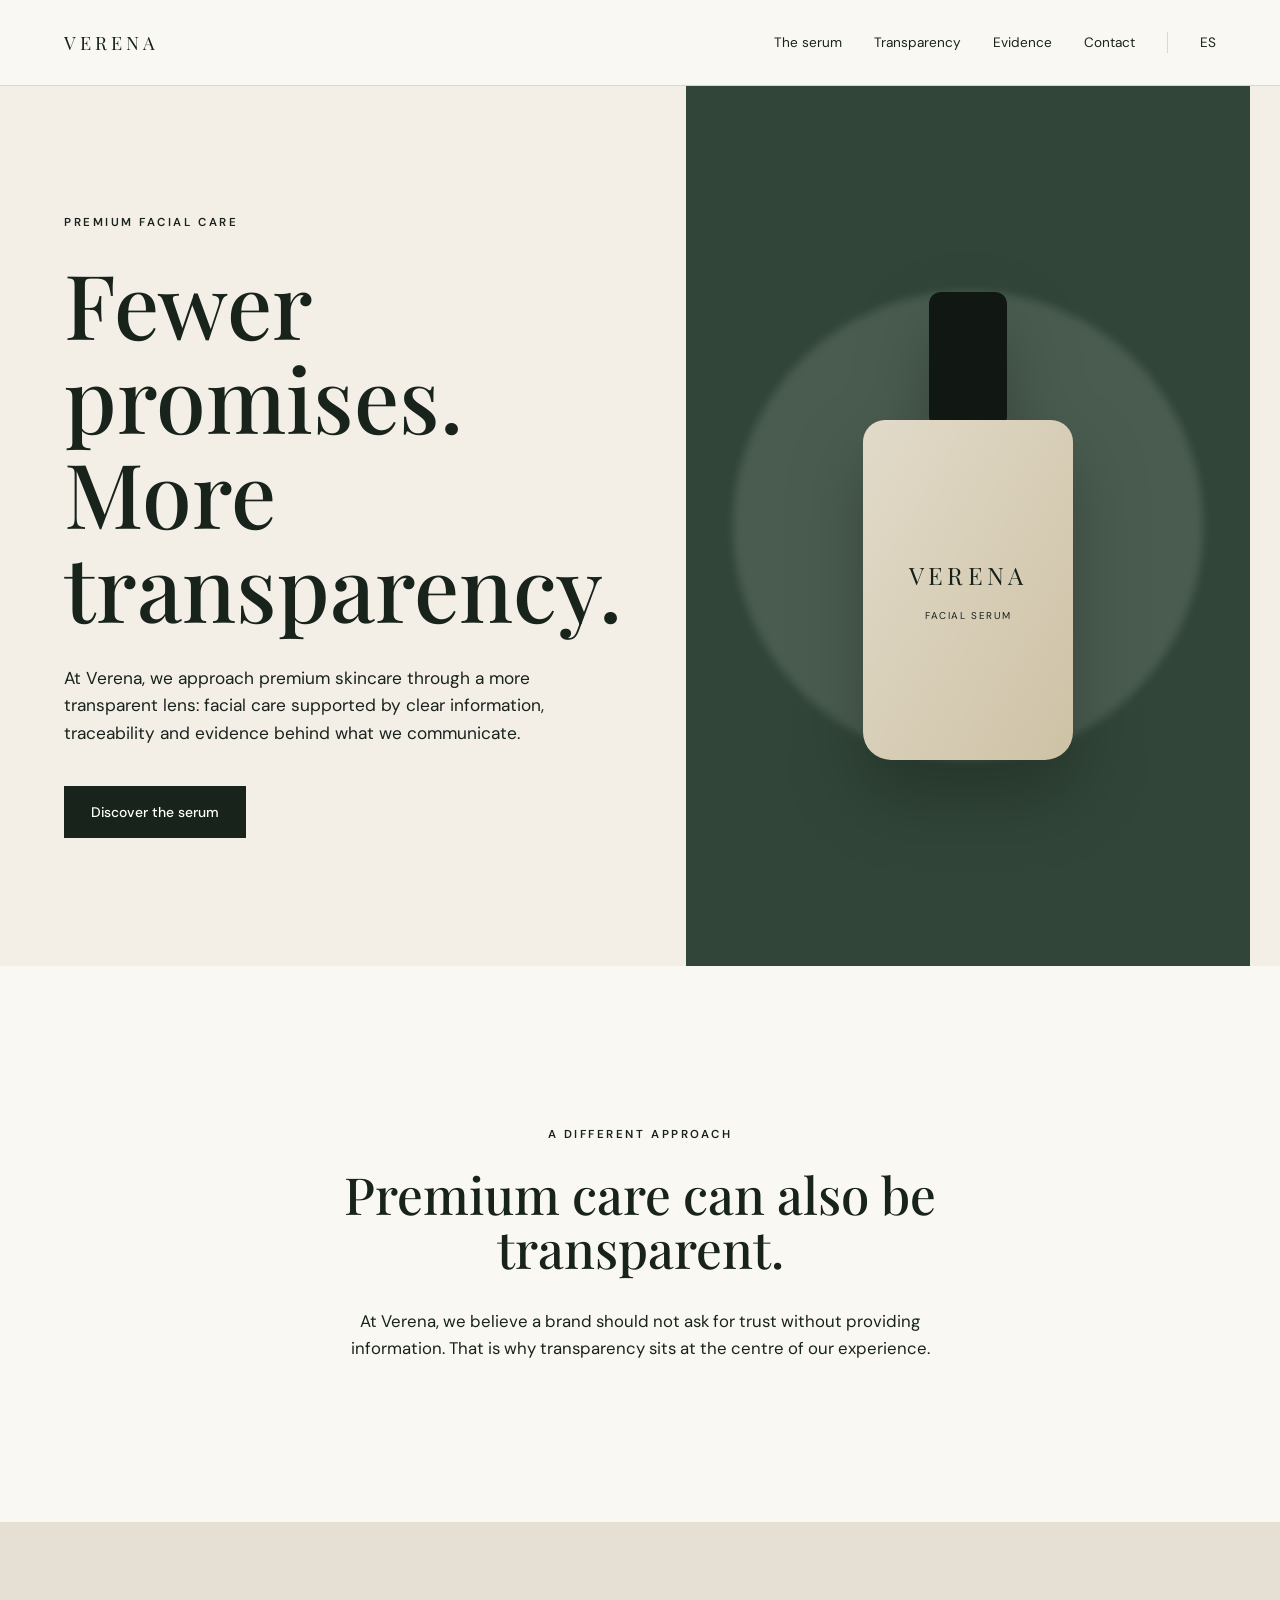
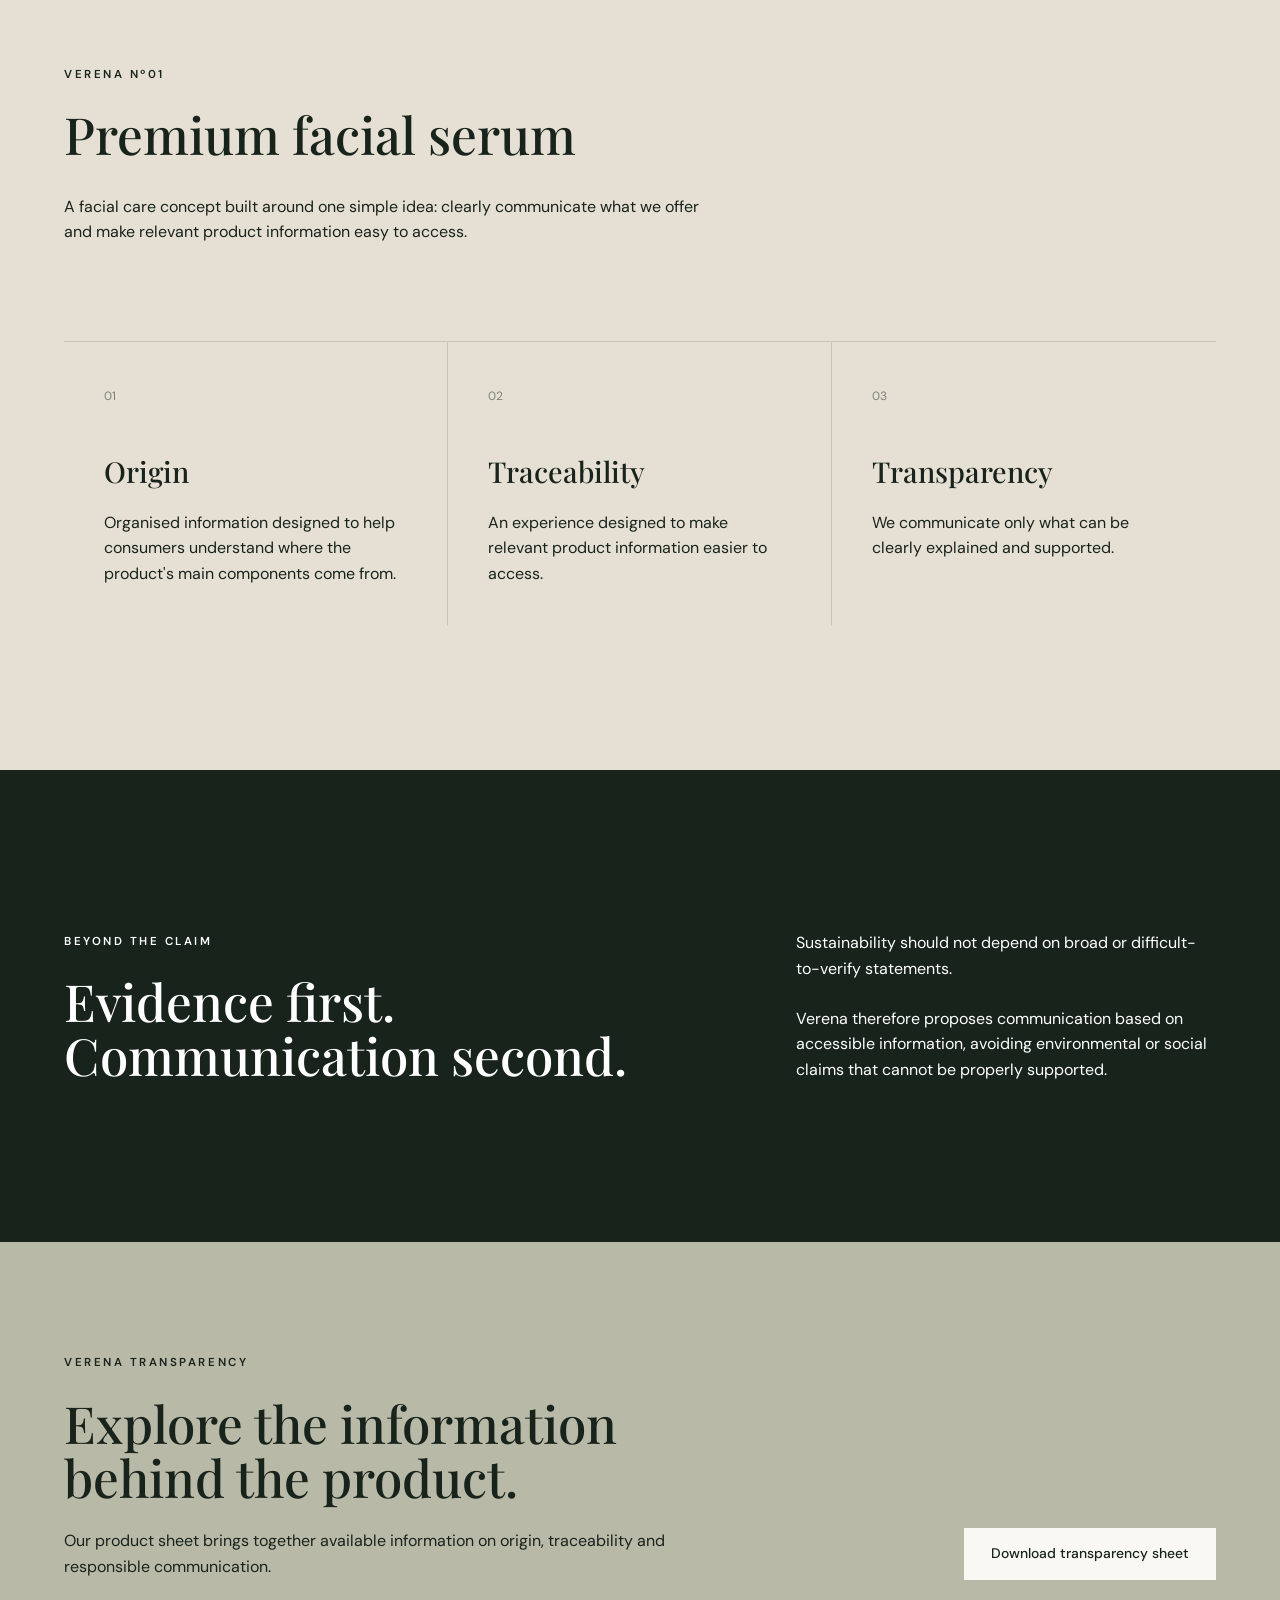
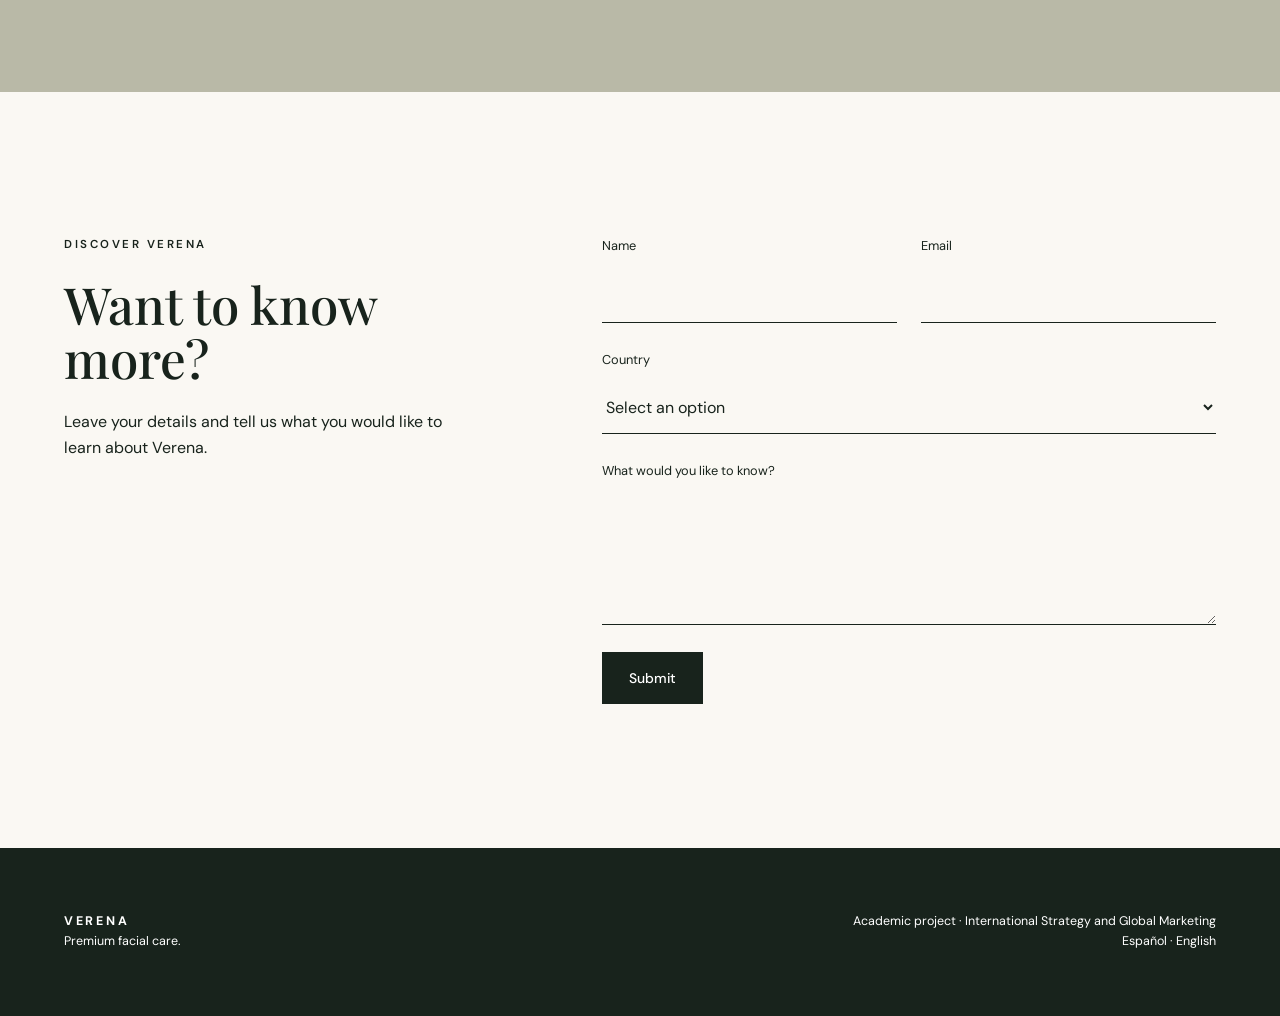
==== en/index.html @ 74cbc32f "Agregar versión inglesa Verena" ====
<!DOCTYPE html>
<html lang="en-GB">
<head>
  <meta charset="UTF-8">

  <meta name="viewport" content="width=device-width, initial-scale=1.0">

  <title>Verena | Premium Facial Serum & Transparency</title>

  <meta
    name="description"
    content="Discover Verena, a premium skincare concept centred on transparency, traceability and responsible facial care."
  >

  <!-- International SEO -->
  <link rel="alternate" hreflang="es-CL" href="https://domipochi-blip.github.io/verena-skincare/">
  <link rel="alternate" hreflang="en-GB" href="https://domipochi-blip.github.io/verena-skincare/en/">
  <link rel="alternate" hreflang="x-default" href="https://domipochi-blip.github.io/verena-skincare/">

  <link rel="stylesheet" href="../styles.css">
</head>

<body>

<header class="navbar">
  <a href="#" class="brand">VERENA</a>

  <nav class="nav-links">
    <a href="#serum">The serum</a>
    <a href="#transparency">Transparency</a>
    <a href="#evidence">Evidence</a>
    <a href="#contact">Contact</a>
    <a href="../" class="language">ES</a>
  </nav>
</header>


<main>

  <!-- HERO -->
  <section class="hero">

    <div class="hero-content">

      <p class="eyebrow">
        PREMIUM FACIAL CARE
      </p>

      <h1>
        Fewer promises.<br>
        More transparency.
      </h1>

      <p class="hero-text">
        At Verena, we approach premium skincare through a more transparent lens:
        facial care supported by clear information, traceability
        and evidence behind what we communicate.
      </p>

      <a
        href="#serum"
        class="button button-primary"
        id="product-cta"
      >
        Discover the serum
      </a>

    </div>


    <div class="hero-visual">

      <div class="product-glow"></div>

      <div class="bottle">
        <div class="dropper"></div>

        <div class="bottle-body">
          <span class="bottle-brand">VERENA</span>
          <span class="bottle-product">FACIAL SERUM</span>
        </div>
      </div>

    </div>

  </section>


  <!-- INTRO -->
  <section class="statement">

    <p class="eyebrow">
      A DIFFERENT APPROACH
    </p>

    <h2>
      Premium care can also be transparent.
    </h2>

    <p>
      At Verena, we believe a brand should not ask for trust
      without providing information. That is why transparency
      sits at the centre of our experience.
    </p>

  </section>


  <!-- PRODUCT -->
  <section class="product-section" id="serum">

    <div class="product-card">

      <p class="eyebrow">
        VERENA Nº01
      </p>

      <h2>
        Premium facial serum
      </h2>

      <p>
        A facial care concept built around one simple idea:
        clearly communicate what we offer and make relevant
        product information easy to access.
      </p>

    </div>


    <div class="feature-grid">

      <article class="feature">
        <span>01</span>
        <h3>Origin</h3>
        <p>
          Organised information designed to help consumers understand
          where the product's main components come from.
        </p>
      </article>

      <article class="feature">
        <span>02</span>
        <h3>Traceability</h3>
        <p>
          An experience designed to make relevant product
          information easier to access.
        </p>
      </article>

      <article class="feature">
        <span>03</span>
        <h3>Transparency</h3>
        <p>
          We communicate only what can be clearly
          explained and supported.
        </p>
      </article>

    </div>

  </section>


  <!-- TRANSPARENCY -->
  <section class="transparency" id="transparency">

    <div class="transparency-heading">

      <p class="eyebrow">
        BEYOND THE CLAIM
      </p>

      <h2>
        Evidence first.<br>
        Communication second.
      </h2>

    </div>


    <div class="transparency-copy">

      <p>
        Sustainability should not depend on broad
        or difficult-to-verify statements.
      </p>

      <p>
        Verena therefore proposes communication based on accessible
        information, avoiding environmental or social claims that
        cannot be properly supported.
      </p>

    </div>

  </section>


  <!-- EVIDENCE -->
  <section class="evidence" id="evidence">

    <div>

      <p class="eyebrow">
        VERENA TRANSPARENCY
      </p>

      <h2>
        Explore the information behind the product.
      </h2>

      <p>
        Our product sheet brings together available information
        on origin, traceability and responsible communication.
      </p>

    </div>


    <a
      href="../verena-ficha-transparencia.pdf"
      download
      class="button button-light"
      id="traceability-download"
    >
      Download transparency sheet
    </a>

  </section>


  <!-- CONTACT -->
  <section class="contact" id="contact">

    <div class="contact-intro">

      <p class="eyebrow">
        DISCOVER VERENA
      </p>

      <h2>
        Want to know more?
      </h2>

      <p>
        Leave your details and tell us what you would like
        to learn about Verena.
      </p>

    </div>


    <form id="contact-form">

      <div class="form-row">

        <div class="field">
          <label for="name">Name</label>
          <input
            type="text"
            id="name"
            name="name"
            required
          >
        </div>

        <div class="field">
          <label for="email">Email</label>
          <input
            type="email"
            id="email"
            name="email"
            required
          >
        </div>

      </div>


      <div class="field">
        <label for="country">Country</label>

        <select
          id="country"
          name="country"
          required
        >
          <option value="">Select an option</option>
          <option value="uk">United Kingdom</option>
          <option value="chile">Chile</option>
          <option value="other">Other</option>
        </select>

      </div>


      <div class="field">
        <label for="message">
          What would you like to know?
        </label>

        <textarea
          id="message"
          name="message"
          rows="4"
        ></textarea>
      </div>


      <button
        type="submit"
        class="button button-primary"
      >
        Submit
      </button>

      <p
        id="form-success"
        class="form-success"
      >
        Thank you. We have received your interest in Verena.
      </p>

    </form>

  </section>

</main>


<footer>

  <div>
    <strong>VERENA</strong>
    <p>Premium facial care.</p>
  </div>

  <div class="footer-right">
    <p>
      Academic project · International Strategy and Global Marketing
    </p>

    <p>
      Español · English
    </p>
  </div>

</footer>


<script src="../script.js"></script>

</body>
</html>
---- styles.css ----
@import url('https://fonts.googleapis.com/css2?family=DM+Sans:wght@300;400;500;600&family=Playfair+Display:wght@500;600&display=swap');


:root {
  --cream: #f3efe7;
  --light: #faf8f3;
  --dark: #18231c;
  --green: #314638;
  --soft-green: #778478;
  --line: rgba(24, 35, 28, 0.15);
}


* {
  margin: 0;
  padding: 0;
  box-sizing: border-box;
}


html {
  scroll-behavior: smooth;
}


body {
  font-family: "DM Sans", sans-serif;
  background: var(--light);
  color: var(--dark);
  line-height: 1.6;
}


h1,
h2 {
  font-family: "Playfair Display", serif;
  font-weight: 500;
  line-height: 1.05;
}


h1 {
  font-size: clamp(3.4rem, 7vw, 7rem);
}


h2 {
  font-size: clamp(2.3rem, 4vw, 4.5rem);
}


p {
  max-width: 650px;
}


a {
  color: inherit;
  text-decoration: none;
}


.navbar {
  min-height: 86px;
  padding: 0 5vw;

  display: flex;
  align-items: center;
  justify-content: space-between;

  border-bottom: 1px solid var(--line);

  background: rgba(250, 248, 243, 0.96);

  position: sticky;
  top: 0;
  z-index: 100;
}


.brand {
  font-family: "Playfair Display", serif;
  letter-spacing: 0.22em;
  font-size: 1.15rem;
}


.nav-links {
  display: flex;
  align-items: center;
  gap: 2rem;
  font-size: 0.85rem;
}


.nav-links a:hover {
  opacity: 0.55;
}


.language {
  border-left: 1px solid var(--line);
  padding-left: 2rem;
}


.hero {
  min-height: calc(100vh - 86px);

  display: grid;
  grid-template-columns: 1.05fr 0.95fr;

  background: var(--cream);
}


.hero-content {
  padding: 10vw 5vw;

  display: flex;
  flex-direction: column;
  justify-content: center;
  align-items: flex-start;
}


.eyebrow {
  font-size: 0.72rem;
  letter-spacing: 0.22em;
  font-weight: 600;
  margin-bottom: 1.5rem;
}


.hero-text {
  font-size: 1.08rem;
  margin-top: 2rem;
  margin-bottom: 2.4rem;
  max-width: 560px;
}


.button {
  display: inline-flex;
  justify-content: center;
  align-items: center;

  min-height: 52px;

  padding: 0 1.7rem;

  border: none;
  cursor: pointer;

  font-family: inherit;
  font-size: 0.87rem;
  font-weight: 500;

  transition: 0.25s ease;
}


.button-primary {
  background: var(--dark);
  color: white;
}


.button-primary:hover {
  background: var(--green);
  transform: translateY(-2px);
}


.hero-visual {
  min-height: 650px;
  background: var(--green);

  position: relative;

  display: flex;
  justify-content: center;
  align-items: center;

  overflow: hidden;
}


.product-glow {
  position: absolute;

  width: 470px;
  height: 470px;

  border-radius: 50%;

  background: rgba(255, 255, 255, 0.12);

  filter: blur(4px);
}


.bottle {
  position: relative;
  z-index: 2;

  display: flex;
  flex-direction: column;
  align-items: center;

  filter: drop-shadow(0 35px 35px rgba(0, 0, 0, 0.25));
}


.dropper {
  width: 78px;
  height: 130px;

  background: #111813;

  border-radius: 12px 12px 5px 5px;
}


.bottle-body {
  width: 210px;
  height: 340px;

  margin-top: -2px;

  border-radius: 22px 22px 28px 28px;

  background:
    linear-gradient(
      120deg,
      rgba(255,255,255,0.45),
      rgba(255,255,255,0.08)
    ),
    #cabd9e;

  display: flex;
  flex-direction: column;
  align-items: center;
  justify-content: center;

  color: #172019;
}


.bottle-brand {
  font-family: "Playfair Display", serif;
  font-size: 1.5rem;
  letter-spacing: 0.18em;
}


.bottle-product {
  font-size: 0.62rem;
  letter-spacing: 0.16em;
  margin-top: 0.8rem;
}


.statement {
  padding: 10rem 5vw;

  display: flex;
  flex-direction: column;
  align-items: center;

  text-align: center;
}


.statement h2 {
  max-width: 850px;
}


.statement > p:last-child {
  margin-top: 2rem;
  font-size: 1.05rem;
}


.product-section {
  background: #e6e0d4;
  padding: 9rem 5vw;
}


.product-card {
  max-width: 760px;
  margin-bottom: 6rem;
}


.product-card p:last-child {
  margin-top: 2rem;
}


.feature-grid {
  display: grid;
  grid-template-columns: repeat(3, 1fr);

  border-top: 1px solid var(--line);
}


.feature {
  padding: 2.5rem;

  border-right: 1px solid var(--line);
}


.feature:last-child {
  border-right: none;
}


.feature span {
  opacity: 0.5;
  font-size: 0.75rem;
}


.feature h3 {
  margin: 2.5rem 0 1rem;

  font-family: "Playfair Display", serif;
  font-size: 1.8rem;
  font-weight: 500;
}


.transparency {
  background: var(--dark);
  color: white;

  padding: 10rem 5vw;

  display: grid;
  grid-template-columns: 1.2fr 0.8fr;
  gap: 8vw;

  align-items: end;
}


.transparency-copy p + p {
  margin-top: 1.5rem;
}


.evidence {
  background: #b9b9a7;

  padding: 7rem 5vw;

  display: flex;
  justify-content: space-between;
  align-items: end;

  gap: 4rem;
}


.evidence h2 {
  max-width: 700px;
}


.evidence p:last-child {
  margin-top: 1.5rem;
}


.button-light {
  background: var(--light);
  color: var(--dark);

  flex-shrink: 0;
}


.button-light:hover {
  background: white;
  transform: translateY(-2px);
}


.contact {
  padding: 9rem 5vw;

  display: grid;
  grid-template-columns: 0.8fr 1.2fr;

  gap: 10vw;
}


.contact-intro p:last-child {
  margin-top: 1.5rem;
}


form {
  width: 100%;
}


.form-row {
  display: grid;
  grid-template-columns: 1fr 1fr;

  gap: 1.5rem;
}


.field {
  margin-bottom: 1.7rem;

  display: flex;
  flex-direction: column;
}


label {
  font-size: 0.8rem;
  margin-bottom: 0.7rem;
}


input,
select,
textarea {
  width: 100%;

  border: none;
  border-bottom: 1px solid var(--dark);

  background: transparent;

  padding: 0.9rem 0;

  font: inherit;
  color: inherit;

  outline: none;
}


textarea {
  resize: vertical;
}


.form-success {
  display: none;

  margin-top: 1.5rem;

  padding: 1rem;

  background: #e5eadf;
}


.form-success.visible {
  display: block;
}


footer {
  background: var(--dark);
  color: white;

  padding: 4rem 5vw;

  display: flex;
  justify-content: space-between;

  font-size: 0.78rem;
}


footer strong {
  letter-spacing: 0.22em;
}


.footer-right {
  text-align: right;
}


@media (max-width: 850px) {

  .nav-links a:not(.language) {
    display: none;
  }


  .language {
    border-left: none;
    padding-left: 0;
  }


  .hero {
    grid-template-columns: 1fr;
  }


  .hero-content {
    padding: 7rem 6vw;
  }


  .hero-visual {
    min-height: 550px;
  }


  .feature-grid {
    grid-template-columns: 1fr;
  }


  .feature {
    border-right: none;
    border-bottom: 1px solid var(--line);
    padding-left: 0;
    padding-right: 0;
  }


  .transparency {
    grid-template-columns: 1fr;
  }


  .evidence {
    flex-direction: column;
    align-items: flex-start;
  }


  .contact {
    grid-template-columns: 1fr;
  }


  .form-row {
    grid-template-columns: 1fr;
  }


  footer {
    flex-direction: column;
    gap: 2rem;
  }


  .footer-right {
    text-align: left;
  }

}
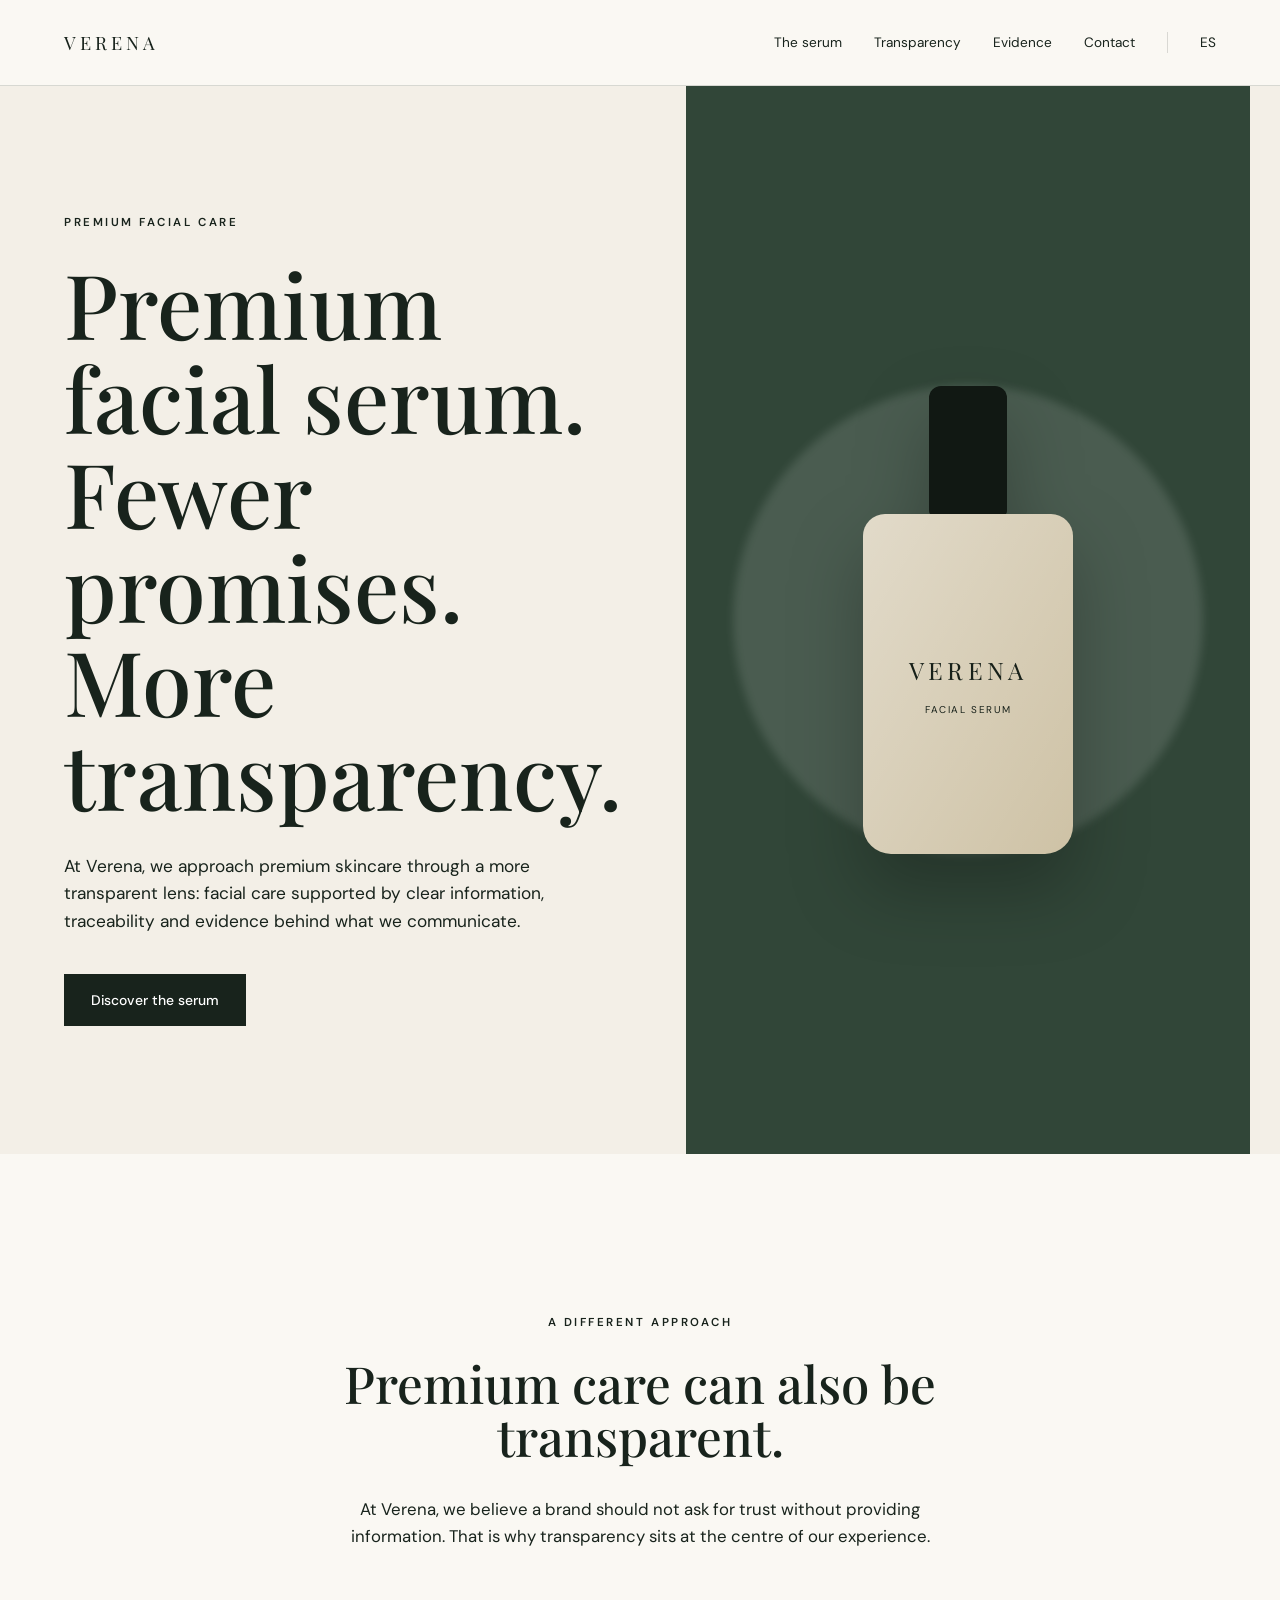
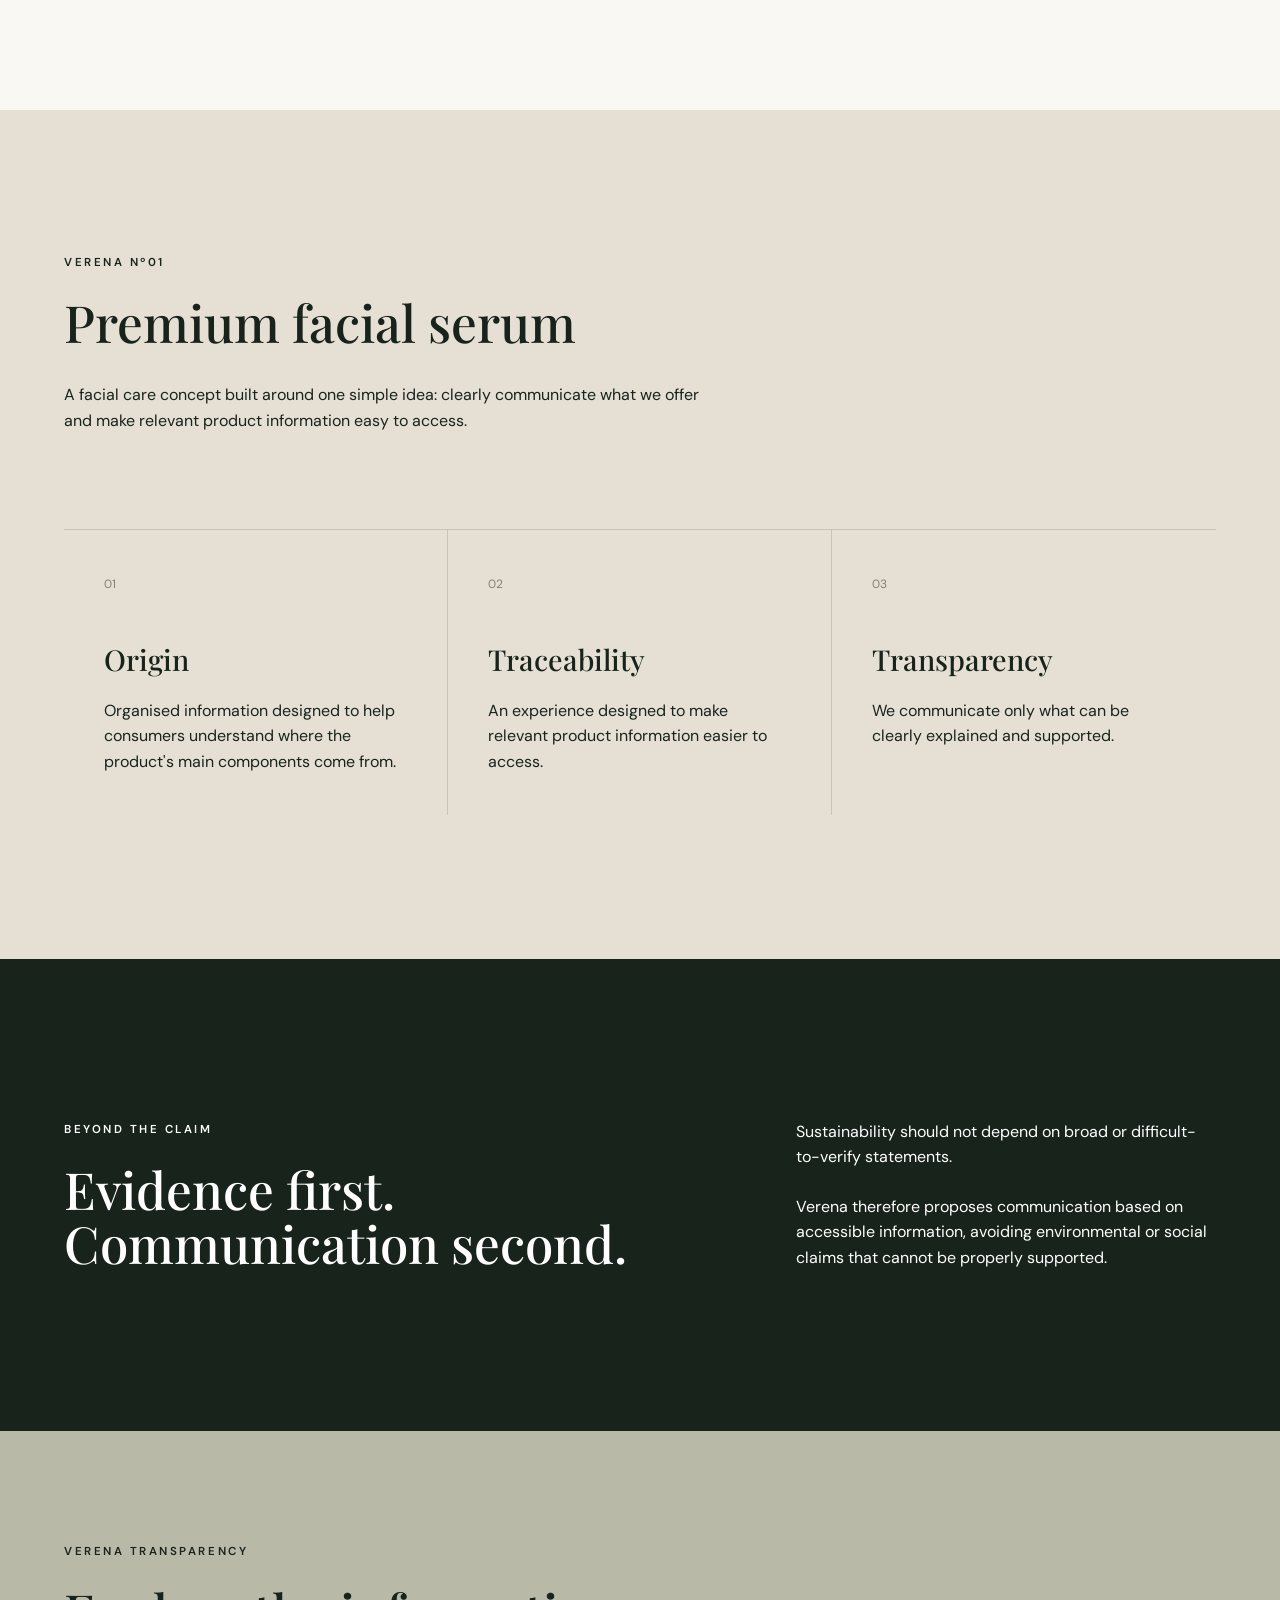
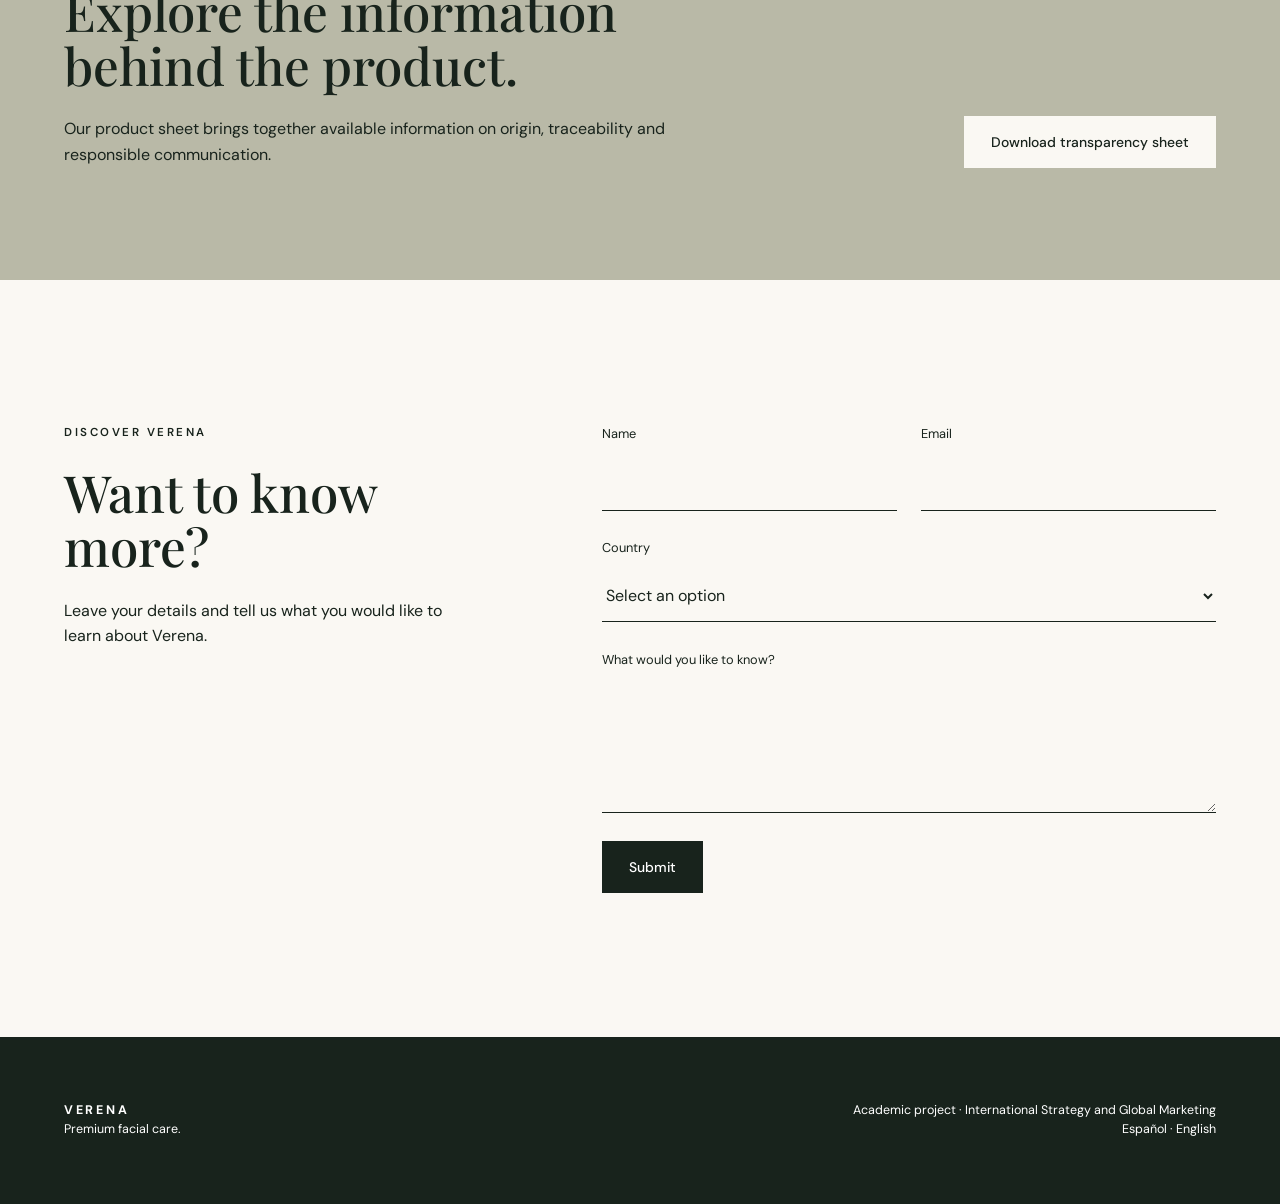
==== commit 53c6ee0f: "Update index.html" ====
--- a/en/index.html
+++ b/en/index.html
@@ -1,37 +1,89 @@
 <!DOCTYPE html>
 <html lang="en-GB">
+
 <head>
+
   <meta charset="UTF-8">
 
-  <meta name="viewport" content="width=device-width, initial-scale=1.0">
-
-  <title>Verena | Premium Facial Serum & Transparency</title>
+  <meta
+    name="viewport"
+    content="width=device-width, initial-scale=1.0"
+  >
+
+  <!-- SEO -->
+  <title>Premium Facial Serum UK | Transparency & Traceability | Verena</title>
 
   <meta
     name="description"
-    content="Discover Verena, a premium skincare concept centred on transparency, traceability and responsible facial care."
-  >
-
-  <!-- International SEO -->
-  <link rel="alternate" hreflang="es-CL" href="https://domipochi-blip.github.io/verena-skincare/">
-  <link rel="alternate" hreflang="en-GB" href="https://domipochi-blip.github.io/verena-skincare/en/">
-  <link rel="alternate" hreflang="x-default" href="https://domipochi-blip.github.io/verena-skincare/">
-
-  <link rel="stylesheet" href="../styles.css">
+    content="Discover Verena, a premium facial serum concept for the UK focused on transparency, traceability and clear product information."
+  >
+
+  <!-- INTERNATIONAL SEO -->
+  <link
+    rel="alternate"
+    hreflang="es-CL"
+    href="https://domipochi-blip.github.io/verena-skincare/"
+  >
+
+  <link
+    rel="alternate"
+    hreflang="en-GB"
+    href="https://domipochi-blip.github.io/verena-skincare/en/"
+  >
+
+  <link
+    rel="alternate"
+    hreflang="x-default"
+    href="https://domipochi-blip.github.io/verena-skincare/"
+  >
+
+  <link
+    rel="stylesheet"
+    href="../styles.css"
+  >
+
 </head>
 
+
 <body>
 
 <header class="navbar">
-  <a href="#" class="brand">VERENA</a>
+
+  <a
+    href="#"
+    class="brand"
+  >
+    VERENA
+  </a>
+
 
   <nav class="nav-links">
-    <a href="#serum">The serum</a>
-    <a href="#transparency">Transparency</a>
-    <a href="#evidence">Evidence</a>
-    <a href="#contact">Contact</a>
-    <a href="../" class="language">ES</a>
+
+    <a href="#serum">
+      The serum
+    </a>
+
+    <a href="#transparency">
+      Transparency
+    </a>
+
+    <a href="#evidence">
+      Evidence
+    </a>
+
+    <a href="#contact">
+      Contact
+    </a>
+
+    <a
+      href="../"
+      class="language"
+    >
+      ES
+    </a>
+
   </nav>
+
 </header>
 
 
@@ -47,8 +99,8 @@
       </p>
 
       <h1>
-        Fewer promises.<br>
-        More transparency.
+        Premium facial serum.<br>
+        Fewer promises. More transparency.
       </h1>
 
       <p class="hero-text">
@@ -73,12 +125,21 @@
       <div class="product-glow"></div>
 
       <div class="bottle">
+
         <div class="dropper"></div>
 
         <div class="bottle-body">
-          <span class="bottle-brand">VERENA</span>
-          <span class="bottle-product">FACIAL SERUM</span>
+
+          <span class="bottle-brand">
+            VERENA
+          </span>
+
+          <span class="bottle-product">
+            FACIAL SERUM
+          </span>
+
         </div>
+
       </div>
 
     </div>
@@ -107,7 +168,10 @@
 
 
   <!-- PRODUCT -->
-  <section class="product-section" id="serum">
+  <section
+    class="product-section"
+    id="serum"
+  >
 
     <div class="product-card">
 
@@ -131,30 +195,56 @@
     <div class="feature-grid">
 
       <article class="feature">
-        <span>01</span>
-        <h3>Origin</h3>
+
+        <span>
+          01
+        </span>
+
+        <h3>
+          Origin
+        </h3>
+
         <p>
           Organised information designed to help consumers understand
           where the product's main components come from.
         </p>
+
       </article>
 
+
       <article class="feature">
-        <span>02</span>
-        <h3>Traceability</h3>
+
+        <span>
+          02
+        </span>
+
+        <h3>
+          Traceability
+        </h3>
+
         <p>
           An experience designed to make relevant product
           information easier to access.
         </p>
+
       </article>
 
+
       <article class="feature">
-        <span>03</span>
-        <h3>Transparency</h3>
+
+        <span>
+          03
+        </span>
+
+        <h3>
+          Transparency
+        </h3>
+
         <p>
           We communicate only what can be clearly
           explained and supported.
         </p>
+
       </article>
 
     </div>
@@ -163,7 +253,10 @@
 
 
   <!-- TRANSPARENCY -->
-  <section class="transparency" id="transparency">
+  <section
+    class="transparency"
+    id="transparency"
+  >
 
     <div class="transparency-heading">
 
@@ -198,7 +291,10 @@
 
 
   <!-- EVIDENCE -->
-  <section class="evidence" id="evidence">
+  <section
+    class="evidence"
+    id="evidence"
+  >
 
     <div>
 
@@ -231,7 +327,10 @@
 
 
   <!-- CONTACT -->
-  <section class="contact" id="contact">
+  <section
+    class="contact"
+    id="contact"
+  >
 
     <div class="contact-intro">
 
@@ -256,46 +355,74 @@
       <div class="form-row">
 
         <div class="field">
-          <label for="name">Name</label>
+
+          <label for="name">
+            Name
+          </label>
+
           <input
             type="text"
             id="name"
             name="name"
             required
           >
+
         </div>
 
+
         <div class="field">
-          <label for="email">Email</label>
+
+          <label for="email">
+            Email
+          </label>
+
           <input
             type="email"
             id="email"
             name="email"
             required
           >
+
         </div>
 
       </div>
 
 
       <div class="field">
-        <label for="country">Country</label>
+
+        <label for="country">
+          Country
+        </label>
 
         <select
           id="country"
           name="country"
           required
         >
-          <option value="">Select an option</option>
-          <option value="uk">United Kingdom</option>
-          <option value="chile">Chile</option>
-          <option value="other">Other</option>
+
+          <option value="">
+            Select an option
+          </option>
+
+          <option value="uk">
+            United Kingdom
+          </option>
+
+          <option value="chile">
+            Chile
+          </option>
+
+          <option value="other">
+            Other
+          </option>
+
         </select>
 
       </div>
 
 
       <div class="field">
+
         <label for="message">
           What would you like to know?
         </label>
@@ -305,15 +432,18 @@
           name="message"
           rows="4"
         ></textarea>
+
       </div>
 
 
       <button
         type="submit"
         class="button button-primary"
+        id="form-submit-button"
       >
         Submit
       </button>
+
 
       <p
         id="form-success"
@@ -332,11 +462,20 @@
 <footer>
 
   <div>
-    <strong>VERENA</strong>
-    <p>Premium facial care.</p>
+
+    <strong>
+      VERENA
+    </strong>
+
+    <p>
+      Premium facial care.
+    </p>
+
   </div>
 
+
   <div class="footer-right">
+
     <p>
       Academic project · International Strategy and Global Marketing
     </p>
@@ -344,6 +483,7 @@
     <p>
       Español · English
     </p>
+
   </div>
 
 </footer>
@@ -352,4 +492,5 @@
 <script src="../script.js"></script>
 
 </body>
+
 </html>
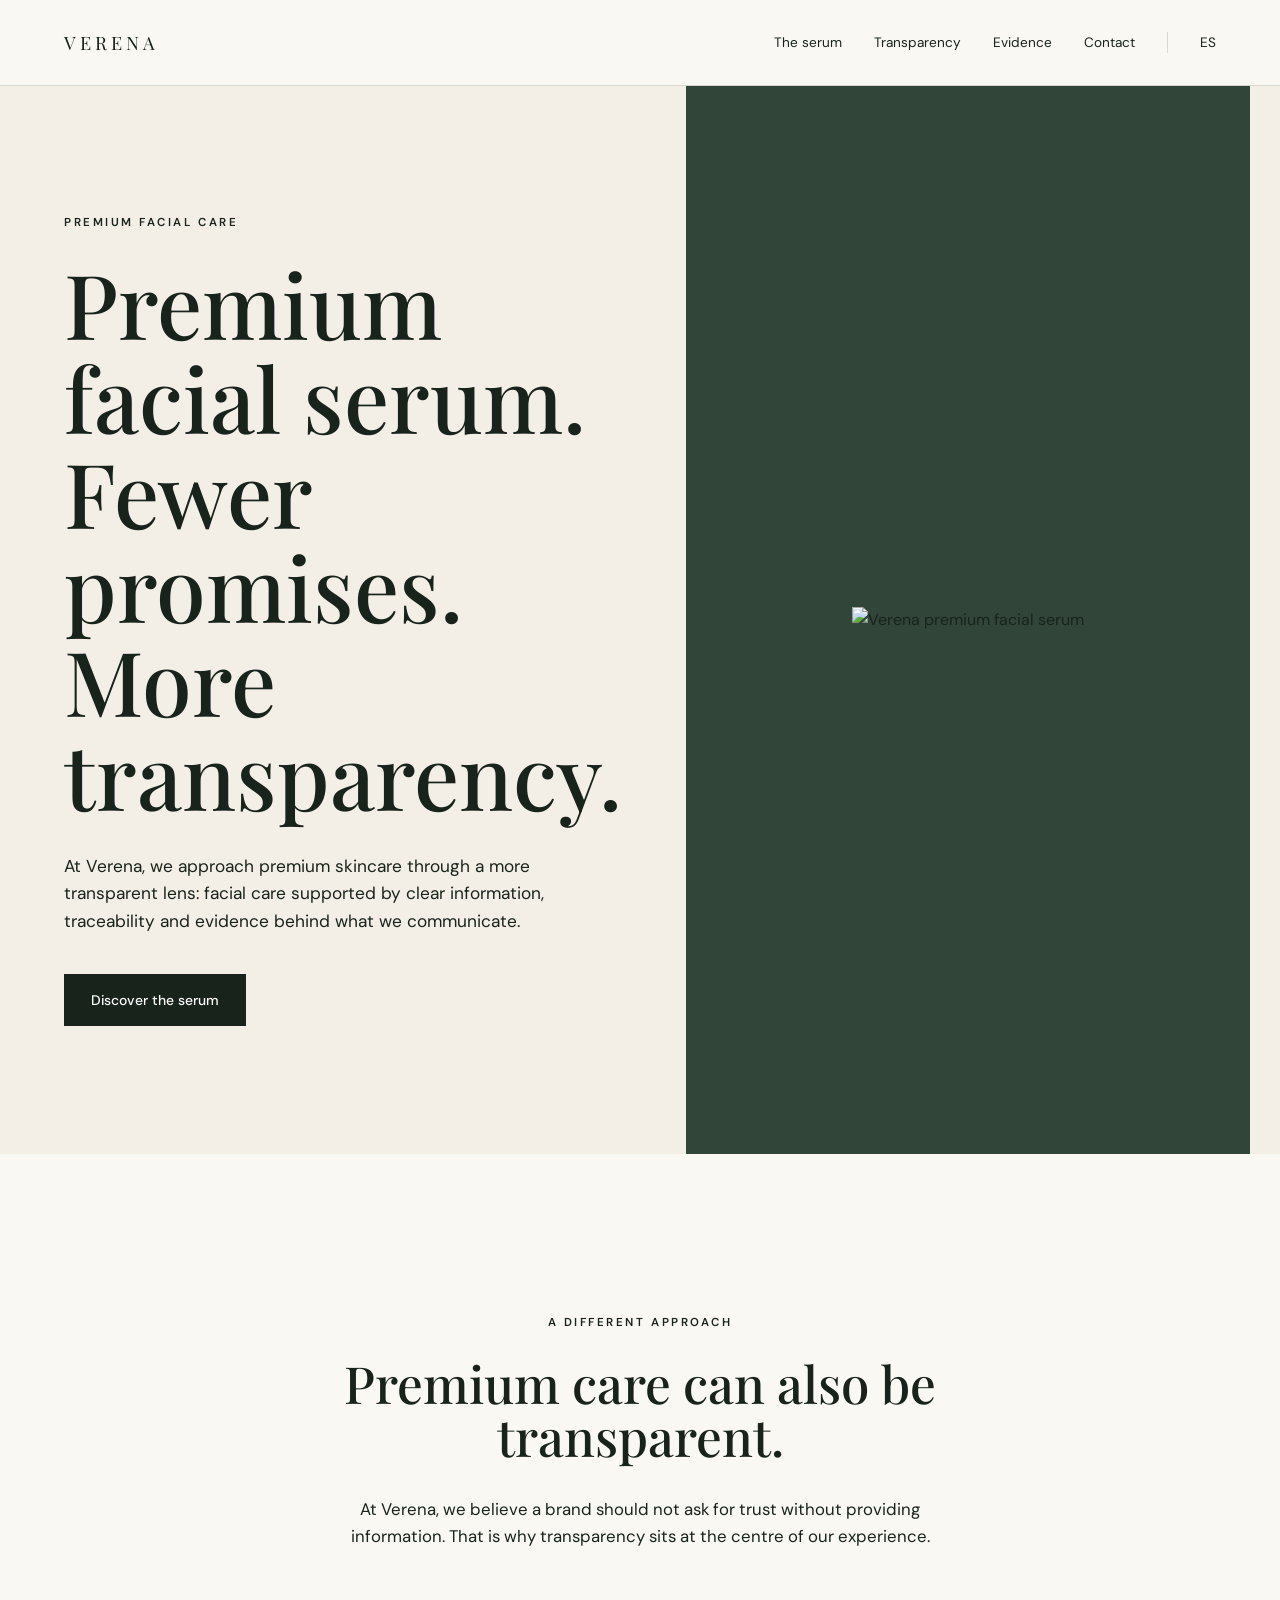
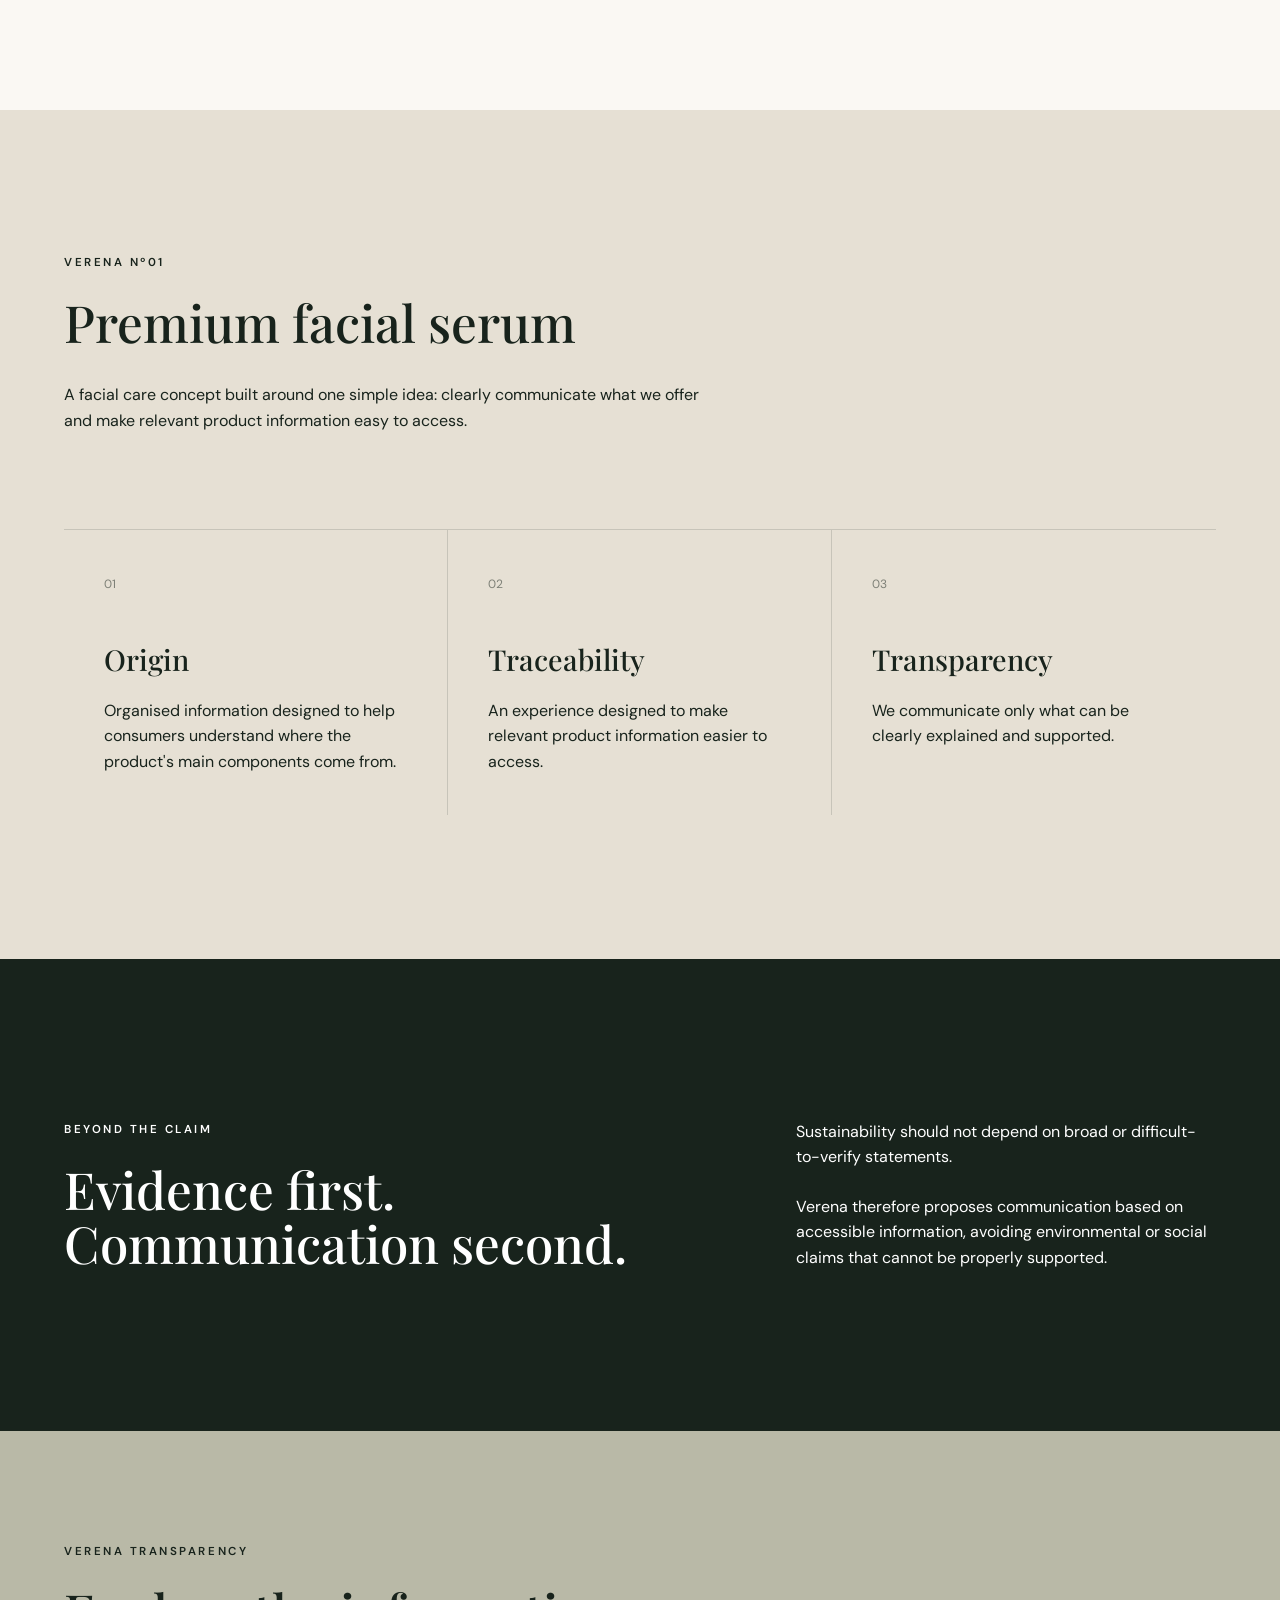
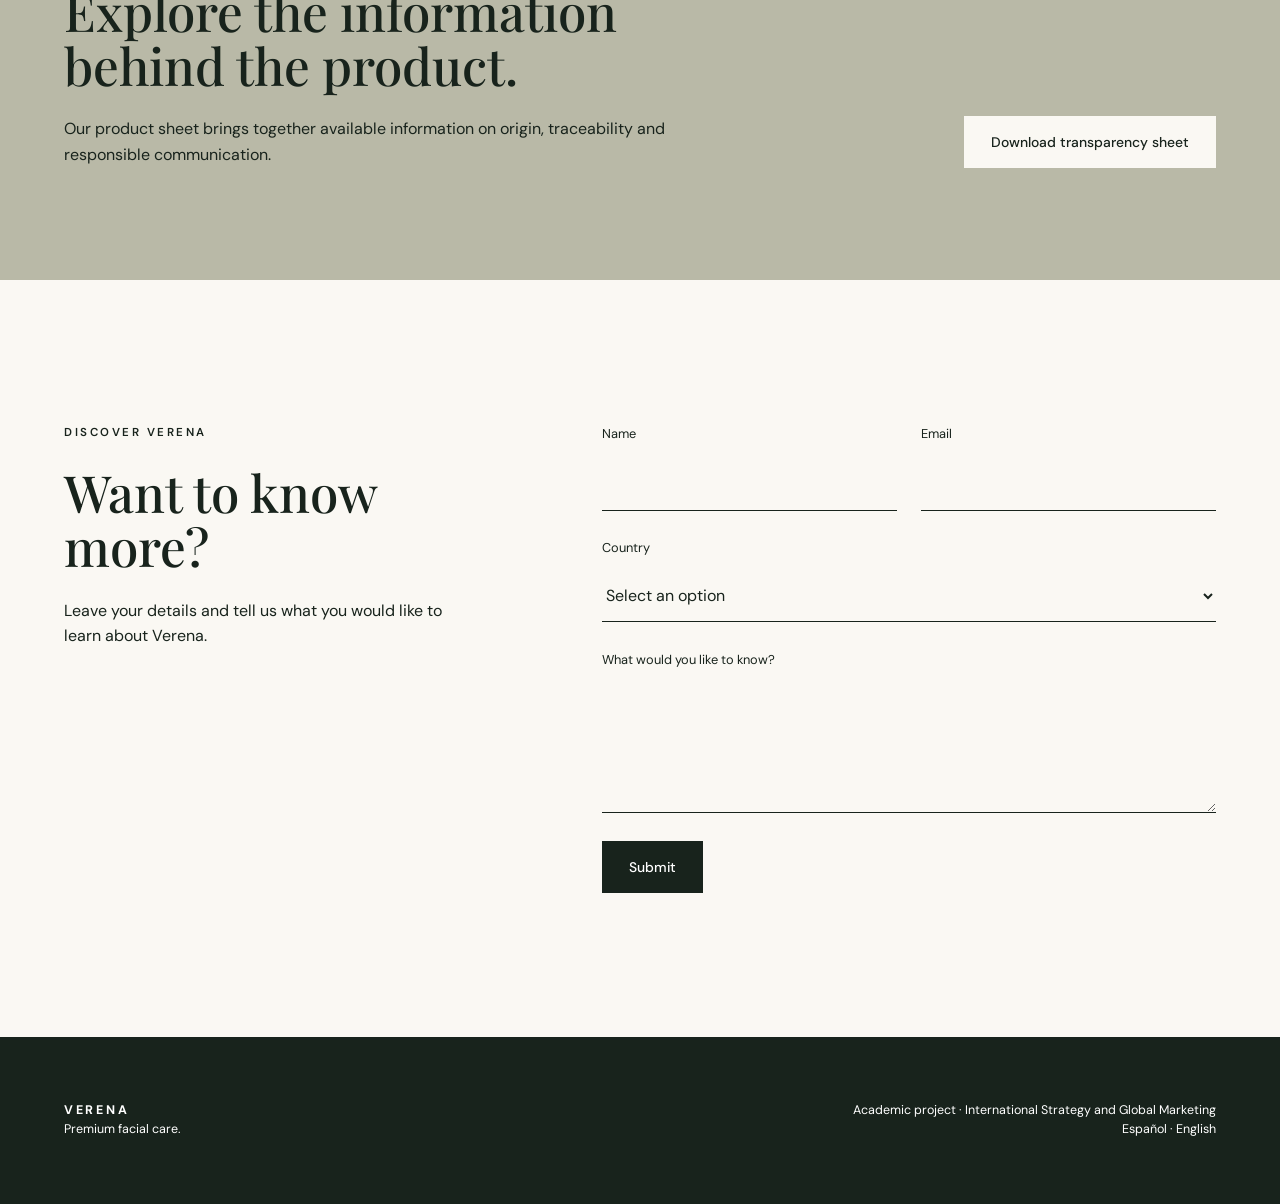
==== commit ef244db7: "Update index.html Agregar imagen del serum en ingles" ====
--- a/en/index.html
+++ b/en/index.html
@@ -120,29 +120,13 @@
     </div>
 
 
-    <div class="hero-visual">
-
-      <div class="product-glow"></div>
-
-      <div class="bottle">
-
-        <div class="dropper"></div>
-
-        <div class="bottle-body">
-
-          <span class="bottle-brand">
-            VERENA
-          </span>
-
-          <span class="bottle-product">
-            FACIAL SERUM
-          </span>
-
-        </div>
-
-      </div>
-
-    </div>
+  <div class="hero-visual">
+  <img
+    src="../verena-serum.png"
+    alt="Verena premium facial serum"
+    class="hero-product-image"
+  >
+</div>
 
   </section>
 
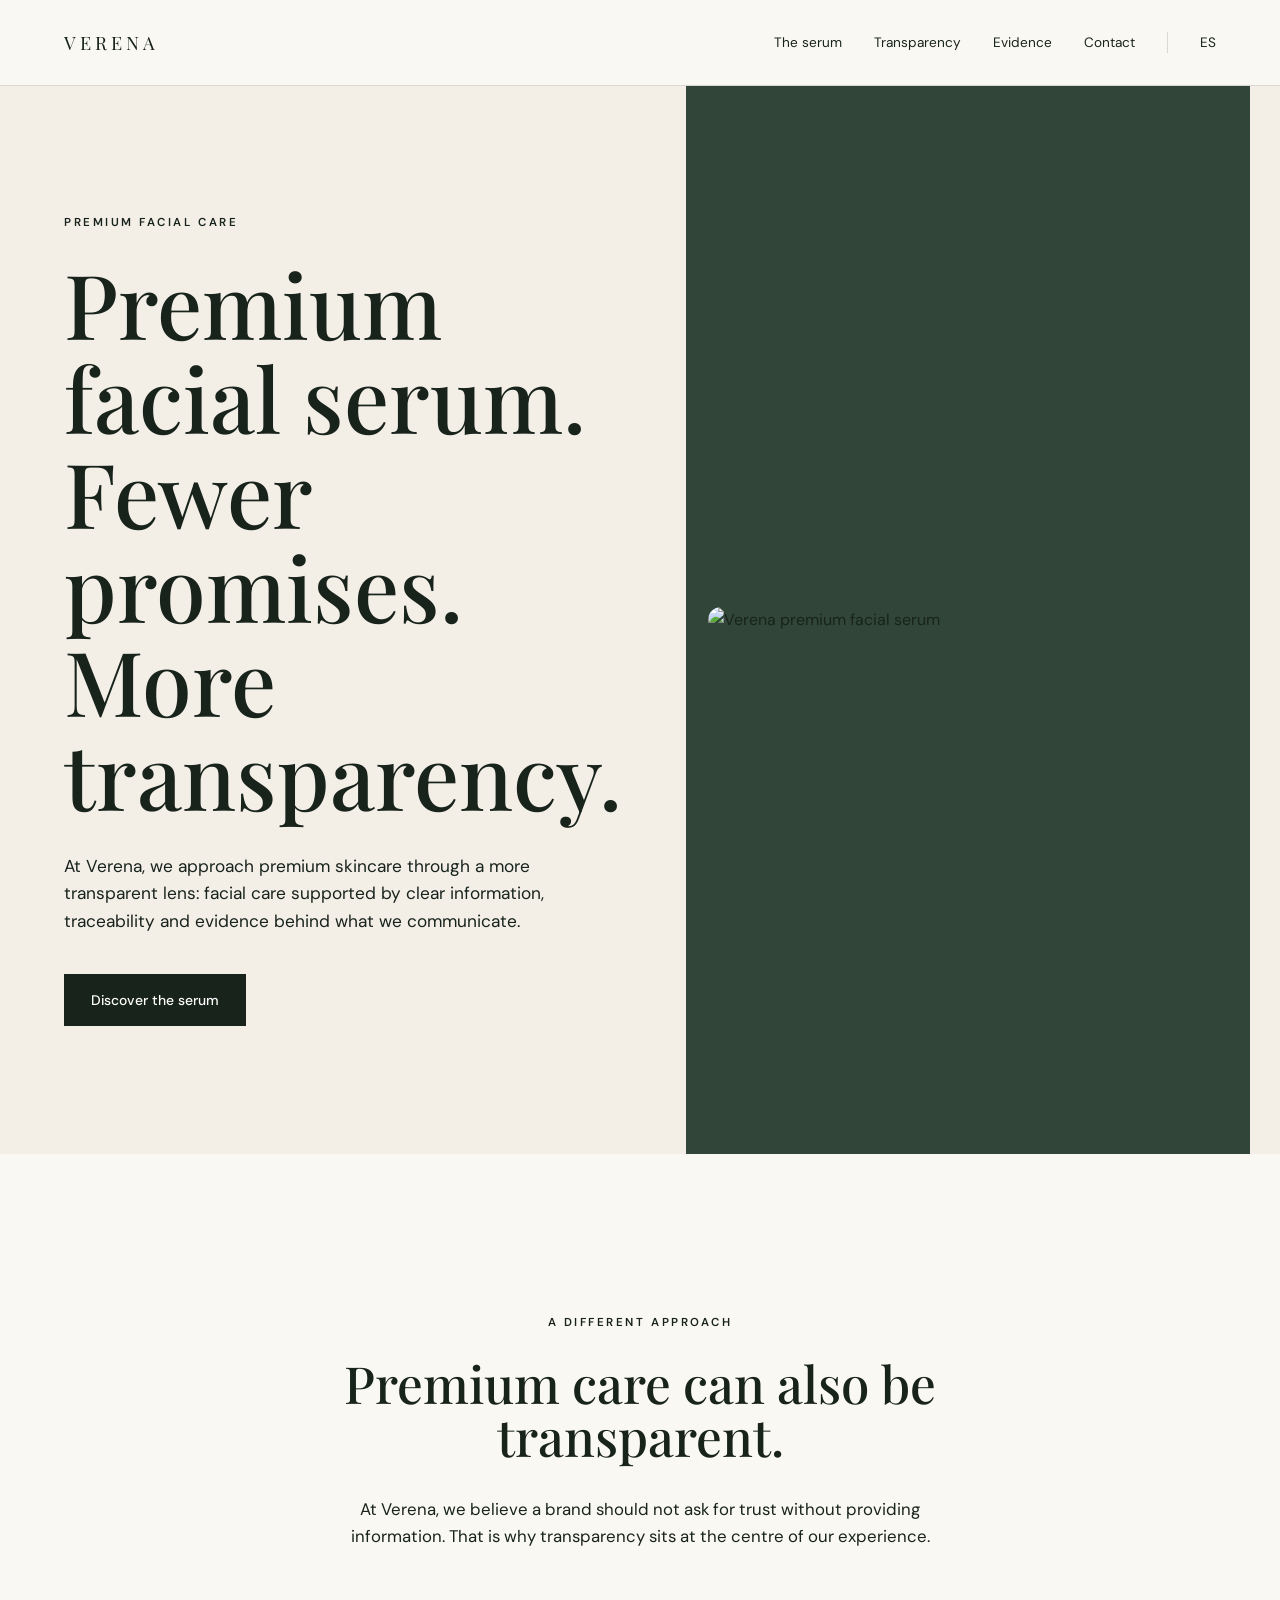
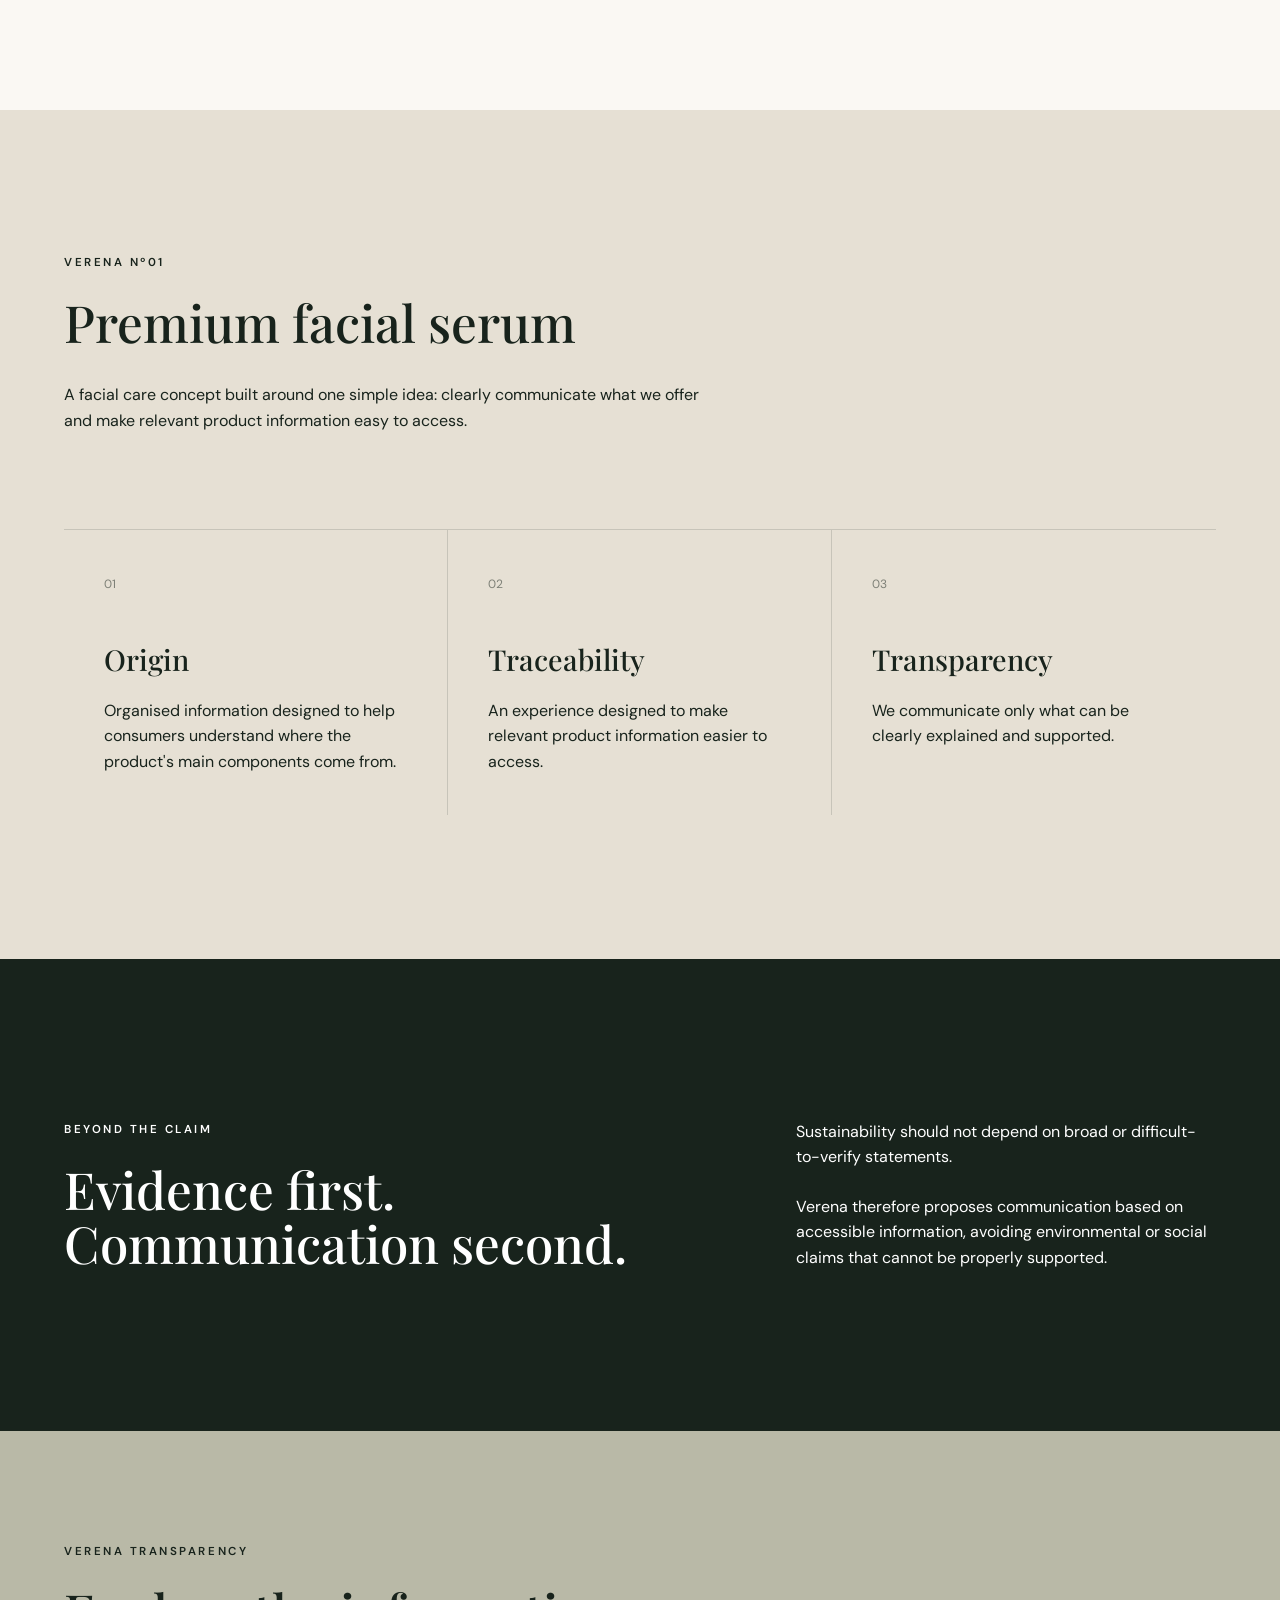
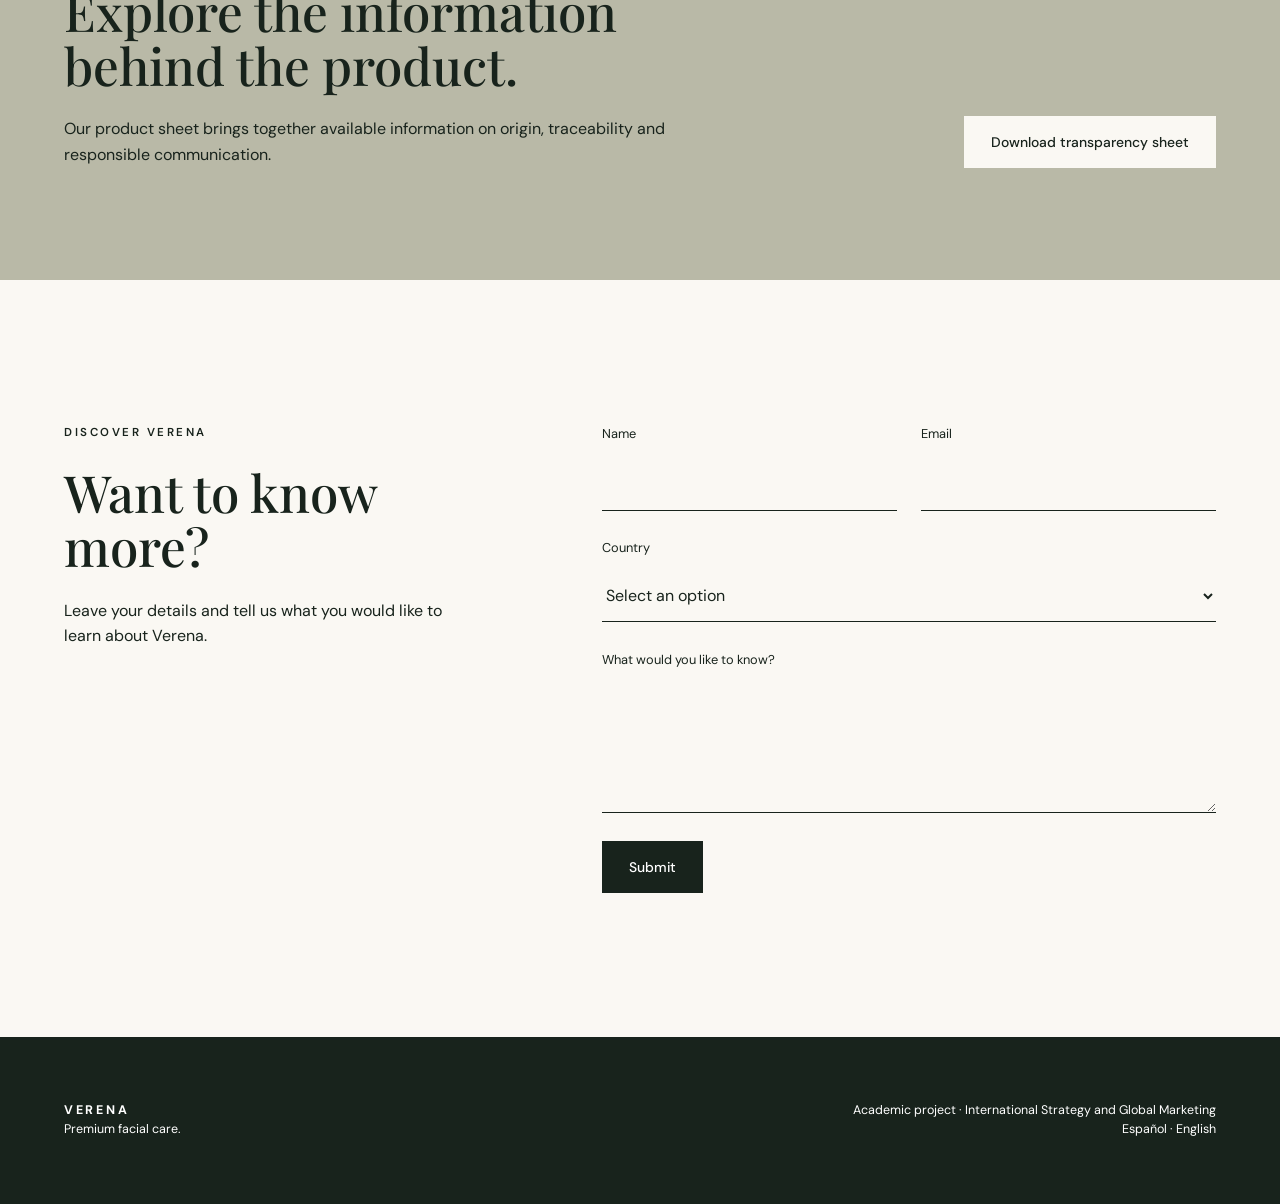
==== commit 1c3a7b46: "Update index.html" ====
--- a/en/index.html
+++ b/en/index.html
@@ -122,7 +122,7 @@
 
   <div class="hero-visual">
   <img
-    src="../verena-serum.png"
+    src="../Sérum facial Verena en verde profundo.png"
     alt="Verena premium facial serum"
     class="hero-product-image"
   >
--- a/styles.css
+++ b/styles.css
@@ -569,3 +569,20 @@
   }
 
 }
+
+.hero-product-image {
+  width: 100%;
+  max-width: 520px;
+  height: auto;
+  display: block;
+  margin: 0 auto;
+  border-radius: 24px;
+  object-fit: cover;
+}
+
+@media (max-width: 850px) {
+  .hero-product-image {
+    max-width: 100%;
+    border-radius: 18px;
+  }
+}
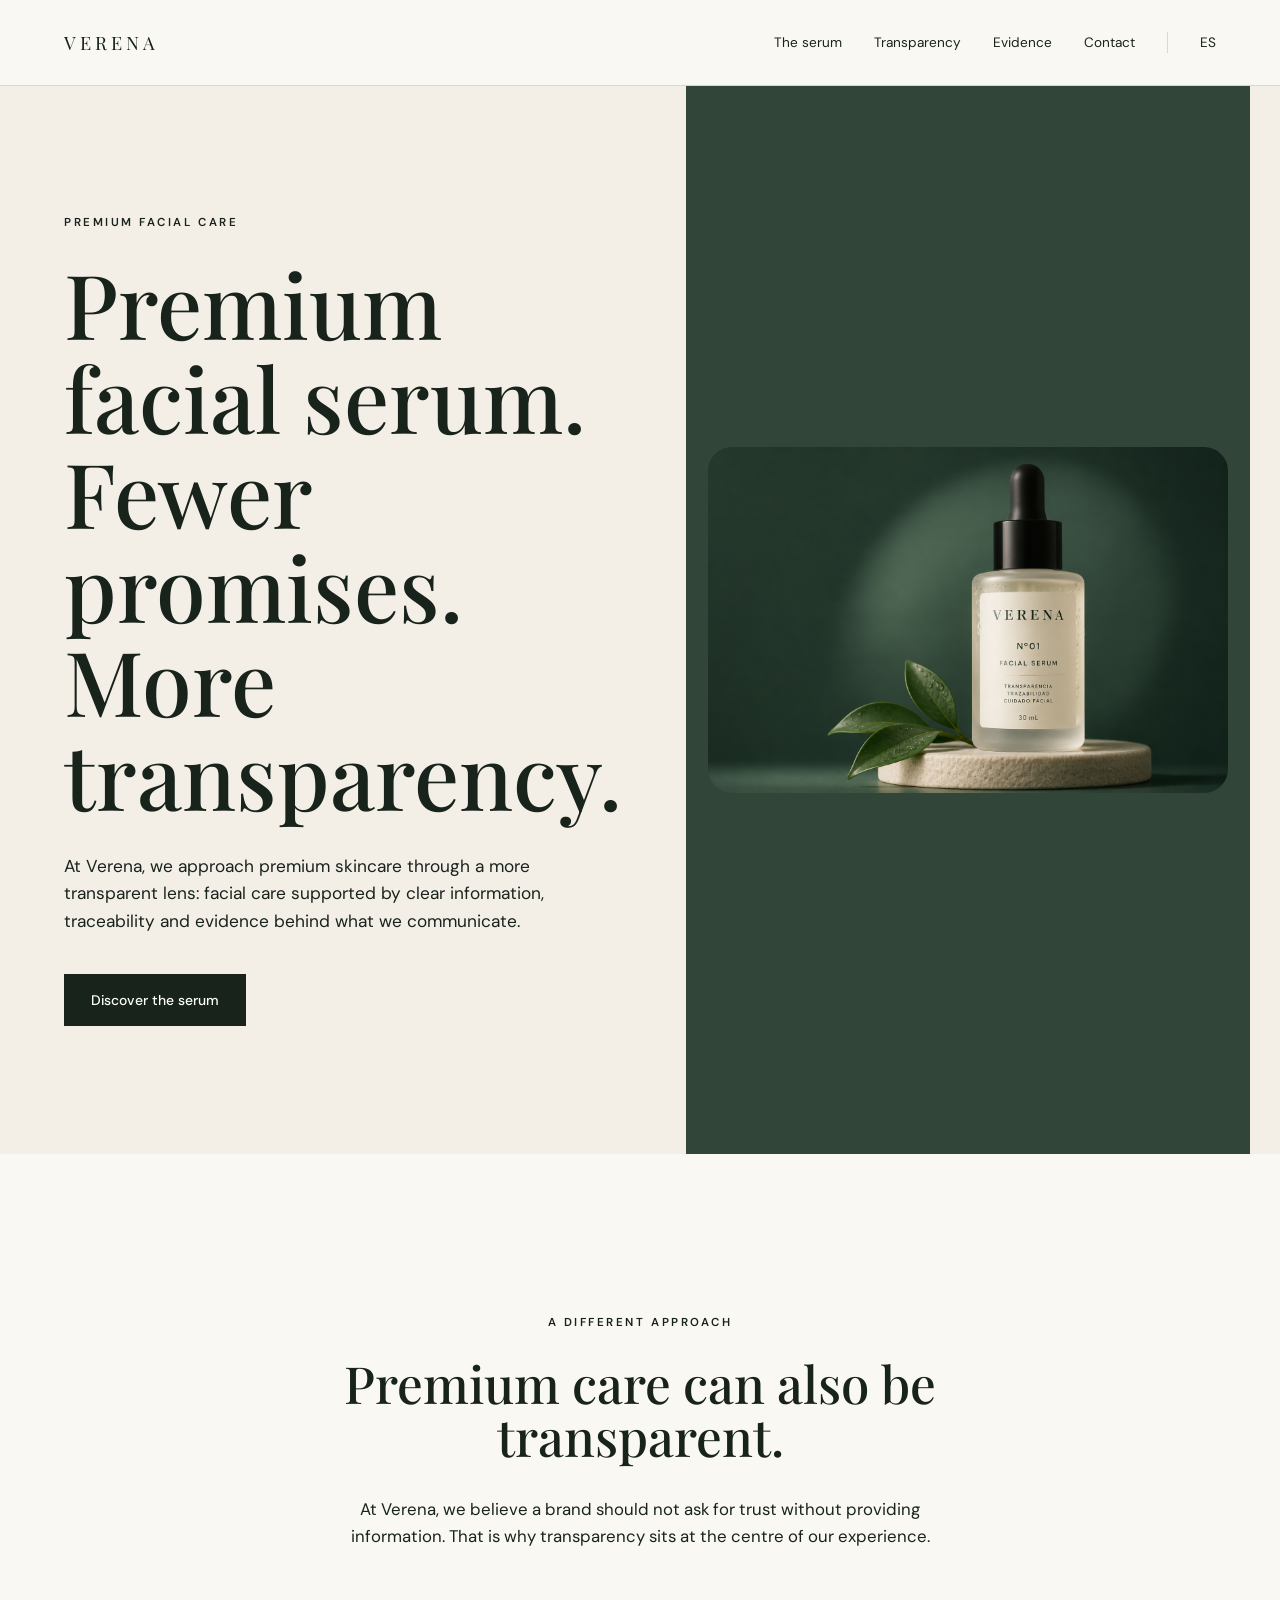
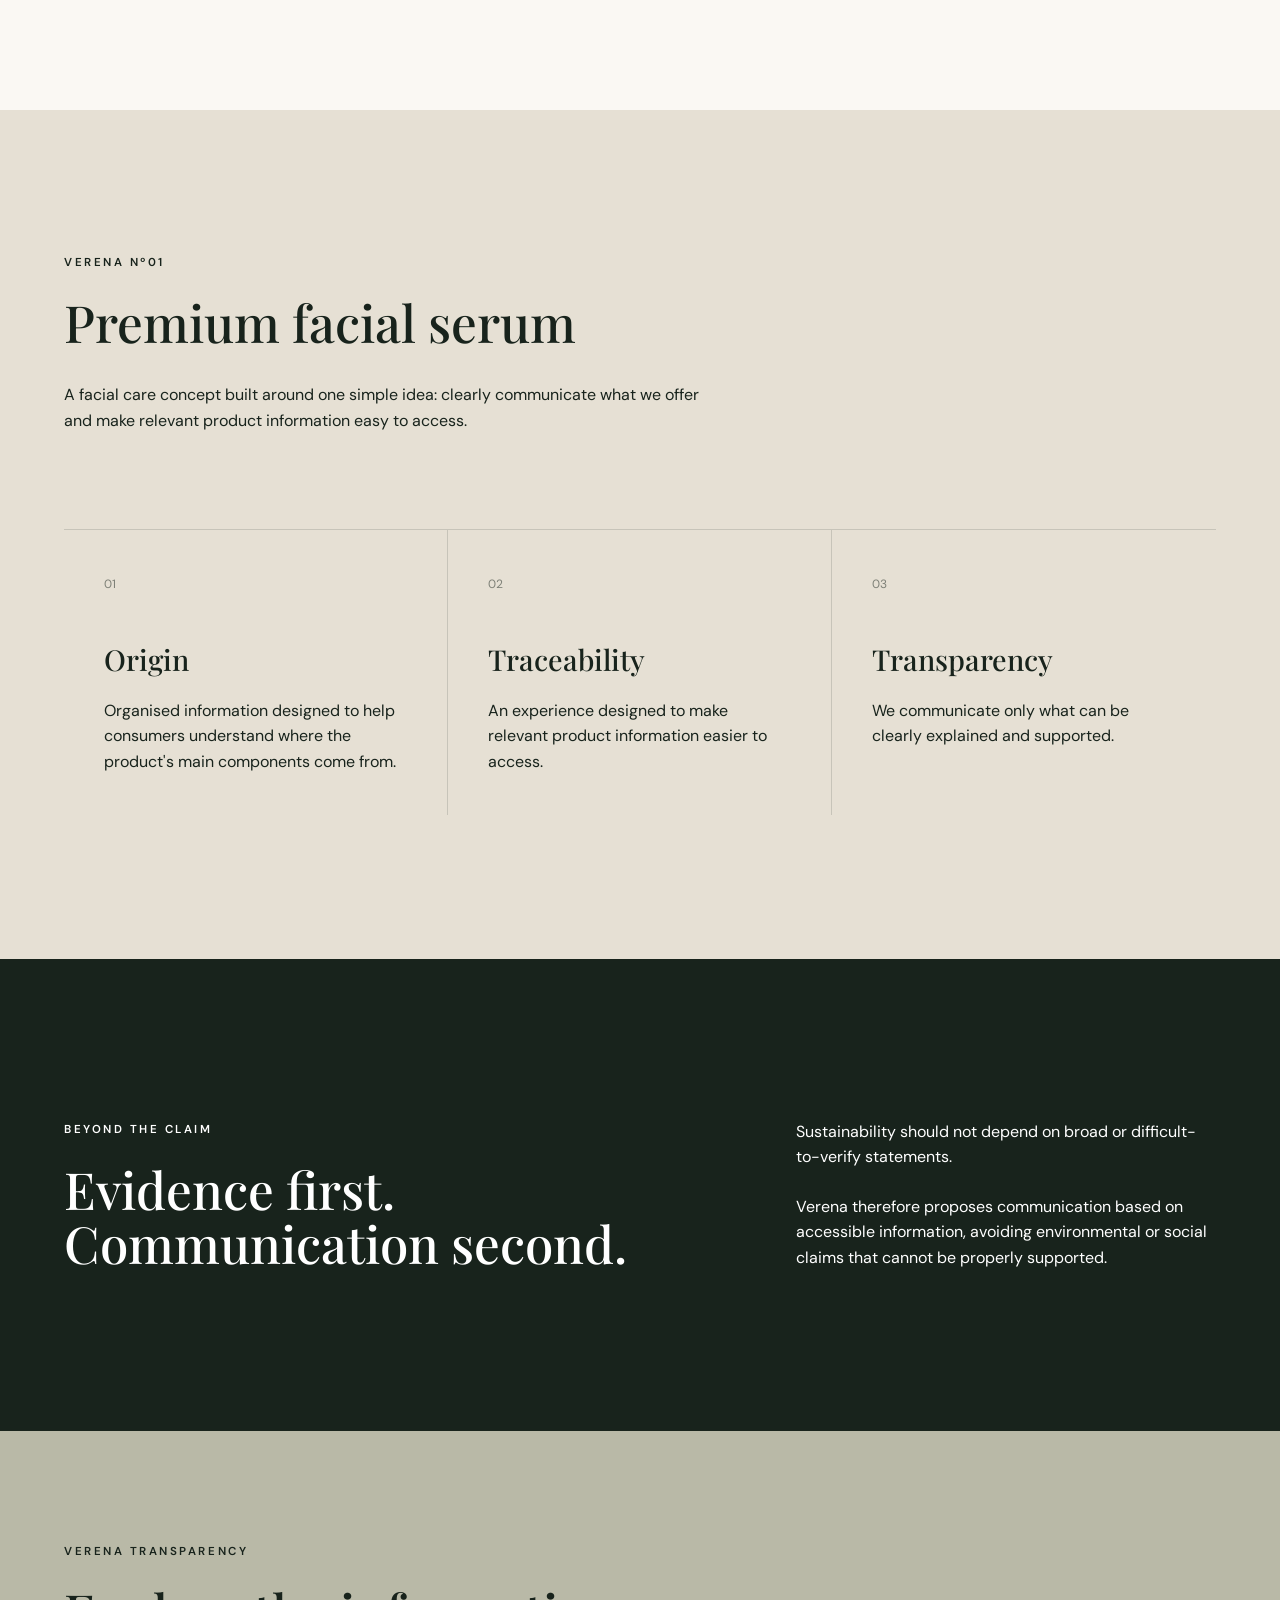
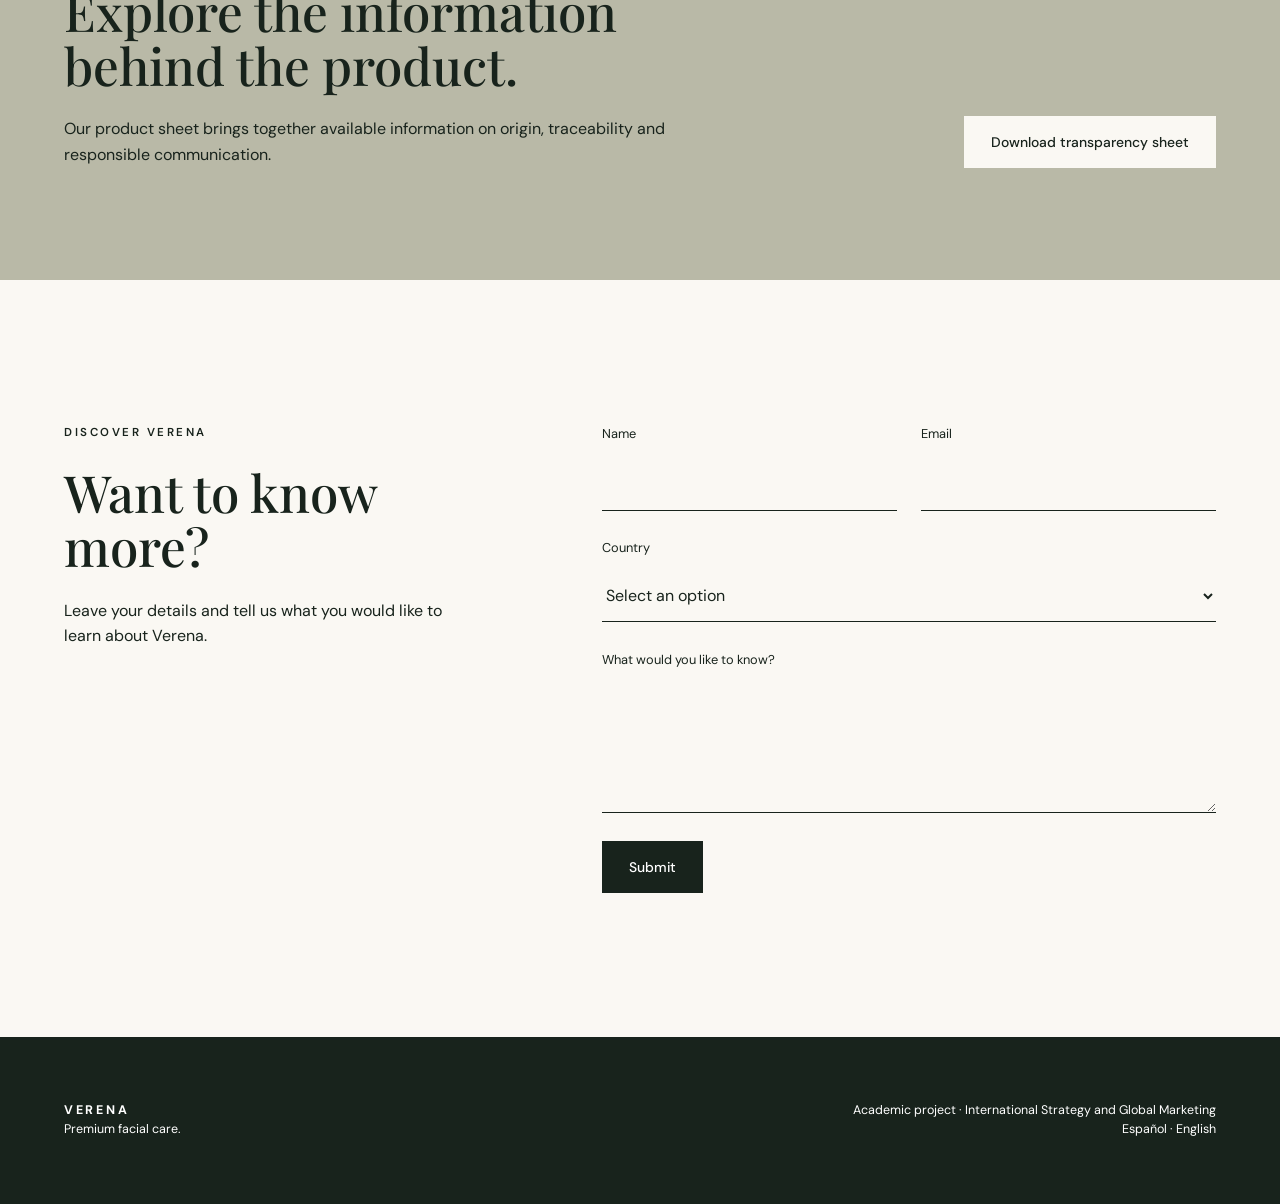
==== commit 783fb934: "Update index.html" ====
--- a/en/index.html
+++ b/en/index.html
@@ -122,10 +122,10 @@
 
   <div class="hero-visual">
   <img
-    src="../Sérum facial Verena en verde profundo.png"
-    alt="Verena premium facial serum"
-    class="hero-product-image"
-  >
+  src="../verena-serum.png"
+  alt="Verena premium facial serum"
+  class="hero-product-image"
+>
 </div>
 
   </section>
